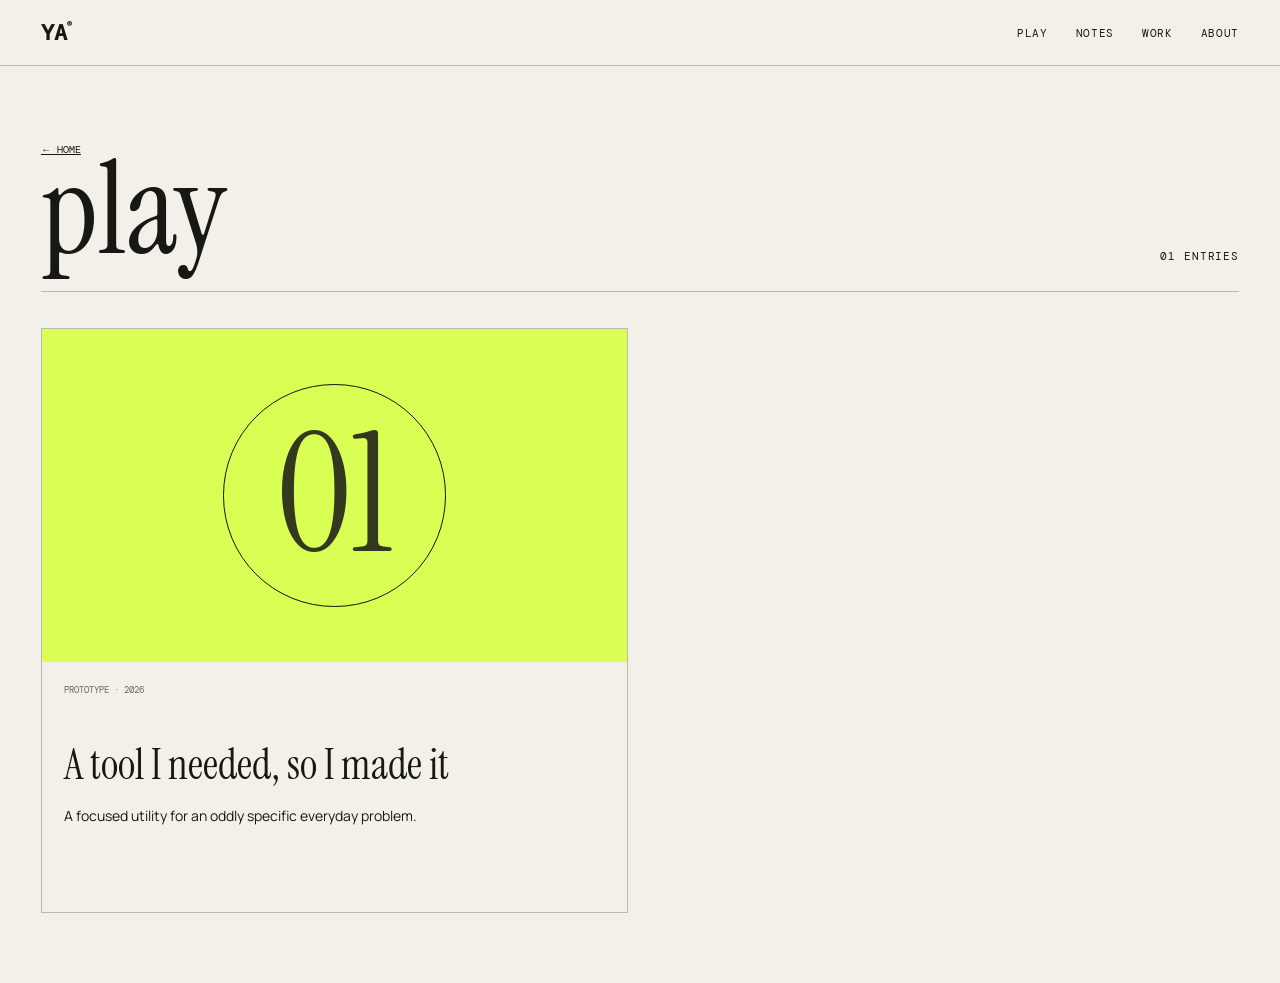
==== archive.html @ 57d78d21 "Update stylesheet version in archive.html Updated stylesheet version in archive.html." ====
<!doctype html><html lang="en"><head><meta charset="utf-8"><meta name="viewport" content="width=device-width,initial-scale=1"><title>Archive - Yashmi Adani</title><link rel="preconnect" href="https://fonts.googleapis.com"><link rel="preconnect" href="https://fonts.gstatic.com" crossorigin><link href="https://fonts.googleapis.com/css2?family=DM+Mono:wght@300;400;500&family=Instrument+Serif&family=Manrope:wght@400;500;600&display=swap" rel="stylesheet"><link rel="stylesheet" href="style.css?v=20260916z"></head><body><header><a class="wordmark" href="index.html">YA<span>®</span></a><nav><a href="archive.html?section=play">Play</a><a href="archive.html?section=notes">Notes</a><a href="archive.html?section=work">Work</a><a href="index.html#about">About</a></nav></header><main class="archive"><div class="archive-head"><div><a class="archive-back" href="index.html">← Home</a><h1 id="archive-title"></h1></div><span class="section-label" id="archive-count"></span></div><div class="archive-grid" id="archive-grid"></div><section id="archive-notebook" hidden><div class="notebook-head"><span>Notebook</span></div><div class="notebook-log" id="archive-notes"></div></section></main><dialog id="post-dialog" class="post-dialog"><button class="dialog-close" aria-label="Close">×</button><div id="post-content"></div></dialog><script src="content.js?v=20260916d"></script><script src="archive.js?v=20260916b"></script></body></html>
---- style.css ----
:root{--ink:#171713;--paper:#f2f0e9;--red:#fa5a43;--acid:#d9ff55;--blue:#84a8ff;--line:rgba(23,23,19,.25)}*{box-sizing:border-box}html{scroll-behavior:smooth}body{margin:0;background:var(--paper);color:var(--ink);font-family:Manrope,sans-serif;overflow-x:hidden}.noise{position:fixed;inset:0;pointer-events:none;opacity:.08;z-index:9;background-image:url("data:image/svg+xml,%3Csvg viewBox='0 0 180 180' xmlns='http://www.w3.org/2000/svg'%3E%3Cfilter id='n'%3E%3CfeTurbulence type='fractalNoise' baseFrequency='.8' numOctaves='4' stitchTiles='stitchTiles'/%3E%3C/filter%3E%3Crect width='100%25' height='100%25' filter='url(%23n)' opacity='.45'/%3E%3C/svg%3E")}a{color:inherit}header{height:66px;padding:0 3.2vw;display:flex;align-items:center;justify-content:space-between;border-bottom:1px solid var(--line);position:sticky;top:0;z-index:20;background:rgba(242,240,233,.94);backdrop-filter:blur(12px);-webkit-backdrop-filter:blur(12px)}.wordmark{font:bold 22px DM Mono;text-decoration:none}.wordmark span{font-size:8px;vertical-align:top}nav{display:flex;gap:28px}nav a,.eyebrow,.socials a,.about-strip span{font:11px DM Mono;text-transform:uppercase;letter-spacing:.06em;text-decoration:none}.hero{height:min(670px,calc(100vh - 66px));min-height:570px;padding:6vh 3.2vw 24px;position:relative;overflow:hidden;display:flex;flex-direction:column;justify-content:space-between}.hero-copy{position:relative;z-index:2}.hero h1{font:400 clamp(58px,8.7vw,140px)/.82 Instrument Serif,serif;letter-spacing:-.045em;max-width:1120px;margin:6vh 0 22px}.dek{font-size:clamp(16px,1.35vw,21px);max-width:540px;margin:0 0 28px 34vw}.socials{display:flex;gap:8px;flex-wrap:wrap;margin-left:34vw}.socials a{border:1px solid var(--ink);border-radius:99px;padding:9px 13px;transition:.2s}.socials a:hover{background:var(--ink);color:var(--paper)}.hero-foot{position:relative;z-index:2;display:flex;justify-content:space-between;gap:30px;font:10px/1.5 DM Mono;text-transform:uppercase}.hero-foot span:first-child{max-width:420px}.orb{position:absolute;width:min(34vw,510px);aspect-ratio:1;right:2vw;top:10vh;border-radius:50%;background:var(--red);animation:drift 9s ease-in-out infinite;mix-blend-mode:multiply}.orb div{position:absolute;width:45%;height:45%;background:var(--blue);border-radius:50%;left:25%;top:25%;filter:blur(30px)}@keyframes drift{50%{transform:translate(2vw,2vh) scale(.94)}}.about-strip{background:var(--ink);color:var(--paper);padding:34px 3.2vw;display:grid;grid-template-columns:1fr 3fr;gap:3vw;align-items:start}.about-strip p{font:400 clamp(24px,3.1vw,46px)/1.02 Instrument Serif;margin:0;max-width:1050px}.section-label{font:11px DM Mono;text-transform:uppercase;letter-spacing:.08em}.about{background:var(--ink);color:var(--paper);padding:100px 3.2vw}.about>p{font:400 clamp(45px,6.8vw,105px)/.96 Instrument Serif;max-width:1400px;margin:90px 0}.principles{display:grid;grid-template-columns:repeat(3,1fr);gap:2vw;border-top:1px solid #555;padding-top:20px;font:11px/2 DM Mono;text-transform:uppercase}.collection{padding:74px 0 64px 3.2vw}.collection.notes{background:#e7e3da}.section-head{display:grid;grid-template-columns:2fr 1fr;padding-right:3.2vw;margin-bottom:35px}.section-head>div{display:flex;align-items:baseline;gap:18px}.section-head span,.section-head p{font:10px/1.5 DM Mono;text-transform:uppercase}.section-head p{margin:0}.section-head h2{font:400 clamp(50px,7vw,108px)/.8 Instrument Serif;margin:0}.rail-wrap{position:relative}.rail{display:grid;grid-auto-flow:column;grid-auto-columns:min(46vw,640px);gap:18px;overflow-x:auto;overscroll-behavior-inline:contain;scroll-snap-type:inline mandatory;scroll-padding-left:0;padding:0 3.2vw 18px 0;scrollbar-width:none}.rail::-webkit-scrollbar{display:none}.project,.notes article{scroll-snap-align:start;border:1px solid var(--line);background:var(--paper);min-width:0}.visual{height:min(28vw,370px);position:relative;display:grid;place-items:center;overflow:hidden;background:#ddd}.visual img{width:100%;height:100%;object-fit:cover}.visual span{font:clamp(90px,13vw,190px)/1 Instrument Serif;opacity:.85}.visual i{position:absolute;width:38%;aspect-ratio:1;border:1px solid;border-radius:50%;mix-blend-mode:multiply}.coral .visual{background:var(--red)}.acid .visual{background:var(--acid)}.blue .visual{background:var(--blue)}.paper .visual{background:#dedbd1}.project-copy{padding:16px 18px 20px}.meta{display:flex;justify-content:space-between;gap:16px;font:9px DM Mono;text-transform:uppercase}.meta p{margin:0}.project h3{font:400 clamp(32px,3.3vw,50px)/.95 Instrument Serif;margin:34px 0 10px}.subtitle{font-size:14px;line-height:1.45}.description{font-size:12px;line-height:1.55;color:#555;margin:20px 0 0;max-width:520px}.rail-controls{padding:4px 3.2vw 0 0;display:flex;align-items:center;justify-content:space-between;font:10px DM Mono;text-transform:uppercase}.rail-button{width:45px;height:45px;border:1px solid var(--ink);background:transparent;font-size:20px;cursor:pointer}.rail-button:hover{background:var(--ink);color:var(--paper)}.rail-button:disabled{opacity:.3;cursor:default}.notes-rail{grid-auto-columns:min(58vw,800px)}.notes article{min-height:310px;padding:24px;display:grid;grid-template-columns:100px 1fr;gap:20px;align-content:space-between}.notes article time{font:10px DM Mono}.notes article h3{font:400 clamp(38px,4.4vw,64px)/.96 Instrument Serif;margin:0}.notes article p{grid-column:2;font-size:15px;line-height:1.5;max-width:520px;margin:0}.note-arrow{font-size:24px;align-self:end}footer{background:var(--acid);padding:70px 3.2vw 30px;display:grid;grid-template-columns:1fr 1fr;gap:100px;font:11px DM Mono;text-transform:uppercase}footer>div{display:flex;justify-content:space-between}.footer-links a{color:inherit}.footer-end{grid-column:1/-1;border-top:1px solid;padding-top:20px}@media(max-width:720px){header{height:60px;padding:0 18px}nav{gap:12px}nav a{font-size:9px}.hero{height:auto;min-height:620px;padding:42px 18px 20px}.hero h1{font-size:58px;margin:38px 0 22px}.dek,.socials{margin-left:0}.dek{max-width:90%}.socials{gap:6px}.socials a{font-size:9px;padding:8px 10px}.orb{width:72vw;right:-27vw;top:230px}.hero-foot{align-items:flex-end}.hero-foot span:first-child{max-width:70%}.collection{padding:58px 0 48px 18px}.section-head{grid-template-columns:1fr auto;padding-right:18px;margin-bottom:26px}.section-head p{text-align:right;font-size:8px}.section-head h2{font-size:64px}.rail{grid-auto-columns:calc(100vw - 52px);gap:12px;padding-right:18px}.visual{height:64vw}.project-copy{padding:14px 15px 18px}.project h3{font-size:39px;margin-top:28px}.description{font-size:11px}.rail-controls{padding-right:18px}.notes-rail{grid-auto-columns:calc(100vw - 52px)}.notes article{min-height:300px;padding:20px;grid-template-columns:70px 1fr}.notes article h3{font-size:42px}.notes article p{font-size:14px}.about{padding:80px 20px}.about>p{margin:60px 0}.principles{grid-template-columns:1fr}footer{grid-template-columns:1fr;padding:60px 20px 25px;gap:40px}footer>div{gap:15px;flex-wrap:wrap}.footer-end{grid-column:auto}}@media(prefers-reduced-motion:reduce){html{scroll-behavior:auto}.orb{animation:none}}
.play{background:var(--blue)}.notebook-head{display:flex;justify-content:space-between;padding:58px 3.2vw 18px 0;font:10px DM Mono;text-transform:uppercase}.notebook{padding-top:0}@media(max-width:720px){.notebook-head{padding:45px 18px 16px 0}header nav{gap:9px}}

/* Restrained section wayfinding accents */
.collection.play{--section-accent:#c94f3d;background:var(--paper)}
.collection.notes{--section-accent:#315a8f}
.collection.work{--section-accent:#527052}
.collection .section-head span,.collection .rail-count{color:var(--section-accent)}
.collection .rail-button{border-color:var(--section-accent);color:var(--section-accent)}
.collection .rail-button:hover{background:var(--section-accent);color:var(--paper)}

/* Calmer slider card hierarchy */
.project-copy{padding:22px 22px 34px;min-height:250px}
.meta{display:block;white-space:nowrap;overflow:hidden;text-overflow:ellipsis;color:#666}
.project h3{margin:52px 0 14px}
.subtitle{margin:0;max-width:500px}
@media(max-width:720px){.project-copy{padding:20px 18px 30px;min-height:230px}.project h3{margin-top:42px}}

/* Notebook as a quiet dated log */
.notebook-log{margin-right:3.2vw;border-top:1px solid var(--line)}
.notebook-log article{display:grid;grid-template-columns:minmax(110px,15%) 1fr;gap:32px;padding:30px 0 34px;border:0;border-bottom:1px solid var(--line);background:transparent;min-height:0}
.notebook-log time{font:10px/1.5 DM Mono;text-transform:uppercase;color:#666;padding-top:7px}
.notebook-log h3{font:400 clamp(26px,3vw,42px)/1 Instrument Serif;margin:0 0 12px}
.notebook-log p{font:14px/1.6 Manrope,sans-serif;max-width:650px;margin:0;color:#444}
@media(max-width:720px){.notebook-log{margin-right:18px}.notebook-log article{grid-template-columns:72px 1fr;gap:18px;padding:24px 0 28px}.notebook-log h3{font-size:30px}.notebook-log p{font-size:13px}}

/* Mobile card and notebook spacing refinement */
.project-copy .meta{margin-bottom:0}
.project-copy h3{margin-top:48px;margin-bottom:20px}
.project-copy .subtitle{line-height:1.6}
.notebook-log h3{margin-bottom:22px;line-height:1.08}
.notebook-log p{line-height:1.75}
.notebook-log article{padding-top:38px;padding-bottom:44px}
@media(max-width:720px){.visual{height:34vw}.visual span{font-size:24vw}.visual i{width:25%}.project-copy{min-height:260px;padding-top:24px}.project-copy h3{margin-top:46px;margin-bottom:22px;line-height:1.02}.project-copy .subtitle{line-height:1.65}.notebook-log article{padding-top:34px;padding-bottom:40px}.notebook-log h3{line-height:1.12;margin-bottom:24px}.notebook-log p{line-height:1.75}}

/* Specific overrides for the final mobile rhythm */
.notes .notebook-log h3{margin:0 0 24px;line-height:1.12}
.notes .notebook-log p{line-height:1.75}
@media(max-width:720px){.project .visual{height:96px}.project .visual span{font-size:64px}}

/* Keep wayfinding color in details, not card-sized slabs */
.collection .project .visual{background:#dedbd1}
.collection .project .visual span,.collection .project .visual i{color:var(--section-accent);border-color:var(--section-accent)}

/* Restore the original tall mobile card proportion */
@media(max-width:720px){.collection .project .visual{height:64vw}.collection .project .visual span{font-size:clamp(90px,13vw,190px)}}

/* Keep card copy inside its column at every width */
.project,.project-copy{min-width:0;overflow:hidden}
.project-copy .meta{white-space:normal;overflow:visible;text-overflow:clip;overflow-wrap:anywhere;line-height:1.5}
.project-copy h3,.project-copy .subtitle{max-width:100%;overflow-wrap:anywhere;word-break:normal}

/* Compact Notebook to a footer-weight log under Notes */
.notebook-head{padding-top:36px;padding-bottom:12px}
.notebook-log article{grid-template-columns:90px 1fr;gap:24px;padding:22px 0 24px}
.notes .notebook-log h3{font:400 24px/1.15 Instrument Serif;margin:0 0 10px}
.notes .notebook-log p{font:12px/1.55 Manrope,sans-serif;max-width:600px}
.notebook-log time{font-size:9px;padding-top:4px}
@media(max-width:720px){.notebook-head{padding-top:28px;padding-bottom:10px}.notebook-log article{grid-template-columns:62px 1fr;gap:14px;padding:18px 0 20px}.notes .notebook-log h3{font-size:22px;line-height:1.15;margin-bottom:9px}.notes .notebook-log p{font-size:11px;line-height:1.55}}

/* Notes project cards use the same top-slab card system as Play and Work */
#notes-project-grid .project{display:block;min-height:0;padding:0;grid-template-columns:none;gap:0;align-content:normal}
#notes-project-grid .project .visual{width:100%;height:min(28vw,370px)}
#notes-project-grid .project .project-copy{width:100%}
#notes-project-grid .project .subtitle{font-size:14px;line-height:1.6}
@media(max-width:720px){#notes-project-grid .project .visual{height:64vw}#notes-project-grid .project .project-copy{padding:20px 18px 30px;min-height:230px}#notes-project-grid .project h3{font-size:39px}}

/* One shared copy rhythm for every project card */
#play .project-copy,#notes-project-grid .project-copy,#work .project-copy{padding:22px 22px 34px;min-height:250px}
#play .project-copy .meta,#notes-project-grid .project-copy .meta,#work .project-copy .meta{display:block;font:9px/1.5 DM Mono;text-transform:uppercase;letter-spacing:normal;color:#666;margin:0;white-space:normal;overflow:visible;text-overflow:clip;overflow-wrap:anywhere}
#play .project-copy .meta p,#notes-project-grid .project-copy .meta p,#work .project-copy .meta p{margin:0}
#play .project-copy h3,#notes-project-grid .project-copy h3,#work .project-copy h3{font:400 clamp(32px,3.3vw,50px)/.95 Instrument Serif;margin:48px 0 20px;max-width:100%;overflow-wrap:anywhere}
#play .project-copy .subtitle,#notes-project-grid .project-copy .subtitle,#work .project-copy .subtitle{font:14px/1.6 Manrope,sans-serif;margin:0;max-width:500px}
@media(max-width:720px){#play .project-copy,#notes-project-grid .project-copy,#work .project-copy{padding:20px 18px 30px;min-height:230px}#play .project-copy h3,#notes-project-grid .project-copy h3,#work .project-copy h3{font-size:39px;line-height:1.02;margin:46px 0 22px}}

/* Muted brand-color image slabs across every card */
#play .project .visual{background:#d98a78}
#notes-project-grid .project .visual{background:#9cafd0}
#work .project .visual{background:#a9b5a2}
#play .project .visual span,#play .project .visual i{color:#8f3428;border-color:#8f3428}
#notes-project-grid .project .visual span,#notes-project-grid .project .visual i{color:#294f7d;border-color:#294f7d}
#work .project .visual span,#work .project .visual i{color:#3f5940;border-color:#3f5940}

/* Center the active card in every slider */
.rail{scroll-padding-left:3.2vw;scroll-padding-right:3.2vw}
.project{scroll-snap-align:center}
@media(max-width:720px){.rail{scroll-padding-left:26px;scroll-padding-right:26px;padding-left:8px}.project{scroll-snap-align:center}}

/* Slider snap alignment wins over legacy Notes article rules */
#play-grid .project,#notes-project-grid .project,#project-grid .project{scroll-snap-align:center}

/* Neutral footer */
footer{background:#dedbd1;color:var(--ink)}
/* Mobile card fit: the full card and rail controls stay in one viewport */
@media(max-width:720px){#play .project-copy,#notes-project-grid .project-copy,#work .project-copy{height:230px;min-height:230px;max-height:230px;padding:20px 18px 24px}#play .project-copy h3,#notes-project-grid .project-copy h3,#work .project-copy h3{margin:34px 0 14px;line-height:1;display:-webkit-box;-webkit-box-orient:vertical;-webkit-line-clamp:2;overflow:hidden}#play .project-copy .subtitle,#notes-project-grid .project-copy .subtitle,#work .project-copy .subtitle{line-height:1.5;display:-webkit-box;-webkit-box-orient:vertical;-webkit-line-clamp:2;overflow:hidden}}
/* Expanded posts and section archives */
.project,.notebook-log article{cursor:pointer}.project:focus-visible,.notebook-log article:focus-visible{outline:2px solid currentColor;outline-offset:4px}.view-all{font:10px DM Mono;text-transform:uppercase;margin-left:auto;margin-right:18px;text-decoration:underline;text-underline-offset:4px}.post-dialog{width:min(760px,calc(100vw - 28px));max-height:calc(100vh - 28px);padding:0;border:1px solid var(--line);background:var(--paper);color:var(--ink)}.post-dialog::backdrop{background:rgba(23,23,19,.75);backdrop-filter:blur(5px)}.dialog-close{position:sticky;float:right;top:12px;right:12px;width:44px;height:44px;border:1px solid var(--ink);border-radius:50%;background:var(--paper);font-size:26px;z-index:2}.post-dialog #post-content{padding:70px 7% 8%}.post-kicker{font:10px DM Mono;text-transform:uppercase;color:#666}.post-dialog h2{font:400 clamp(48px,8vw,88px)/.92 Instrument Serif;margin:38px 0 22px}.post-dek{font-size:18px;line-height:1.5;max-width:570px}.post-body{border-top:1px solid var(--line);margin-top:40px;padding-top:28px;font-size:16px;line-height:1.8;white-space:normal}.post-image{width:100%;max-height:430px;object-fit:cover;margin-top:28px}.post-media{position:relative;padding-top:56.25%;margin-top:34px}.post-media iframe{position:absolute;inset:0;width:100%;height:100%;border:0}.external-card{display:flex;justify-content:space-between;gap:20px;border:1px solid var(--ink);padding:22px;margin-top:34px;font:11px DM Mono;text-transform:uppercase;text-decoration:none}.archive{padding:70px 3.2vw}.archive-head{display:flex;justify-content:space-between;align-items:end;border-bottom:1px solid var(--line);padding-bottom:28px}.archive-head h1{font:400 clamp(64px,10vw,140px)/.82 Instrument Serif;margin:0}.archive-grid{display:grid;grid-template-columns:repeat(2,minmax(0,1fr));gap:24px;margin-top:36px}.archive-grid .project{display:block}.archive-grid .visual{height:26vw}.archive-grid .project-copy{height:250px!important}.archive-back{font:10px DM Mono;text-transform:uppercase}.modal-open{overflow:hidden}@media(max-width:720px){.rail-controls{display:grid;grid-template-columns:auto 1fr auto}.view-all{text-align:center;margin:0}.post-dialog #post-content{padding:64px 22px 32px}.post-dialog h2{font-size:52px}.post-dek{font-size:16px}.post-body{font-size:15px}.external-card{flex-direction:column}.archive{padding:52px 18px}.archive-grid{grid-template-columns:1fr;gap:20px}.archive-grid .visual{height:64vw}.archive-grid .project-copy{height:230px!important}.archive-head{align-items:start}.archive-head h1{font-size:64px}}
.post-details{margin-top:24px;padding:22px;border:1px solid var(--line);font-size:14px;line-height:1.7}.post-details .post-kicker{margin-bottom:14px}
.reader-filed{margin-top:26px}.reader-copy p+p{margin-top:6px}
/* Dependency-free rich text / Markdown */
.md-toolbar{display:flex;flex-wrap:wrap;gap:6px;margin-top:8px}.md-toolbar button{padding:8px 11px;background:#3b3b34;color:#fff;border:1px solid #666}.md-help{display:block;color:#888;margin-top:8px;font:10px/1.5 DM Mono;text-transform:none}.rich-text{min-height:220px}.reader-copy h2,.post-body h2{font:400 38px/1 Instrument Serif;margin:55px 0 24px}.reader-copy blockquote,.post-body blockquote{border-left:3px solid #315a8f;padding:6px 0 6px 24px;margin:38px 0;font:400 28px/1.2 Instrument Serif}.reader-copy a,.post-body a{color:#315a8f;text-underline-offset:4px}.inline-content-image{display:block;width:100%;height:auto;margin:38px 0;border:1px solid var(--line)}@media(max-width:720px){.reader-copy h2,.post-body h2{font-size:32px}.reader-copy blockquote,.post-body blockquote{font-size:25px;margin:30px 0}.md-toolbar button{flex:1 0 auto}}
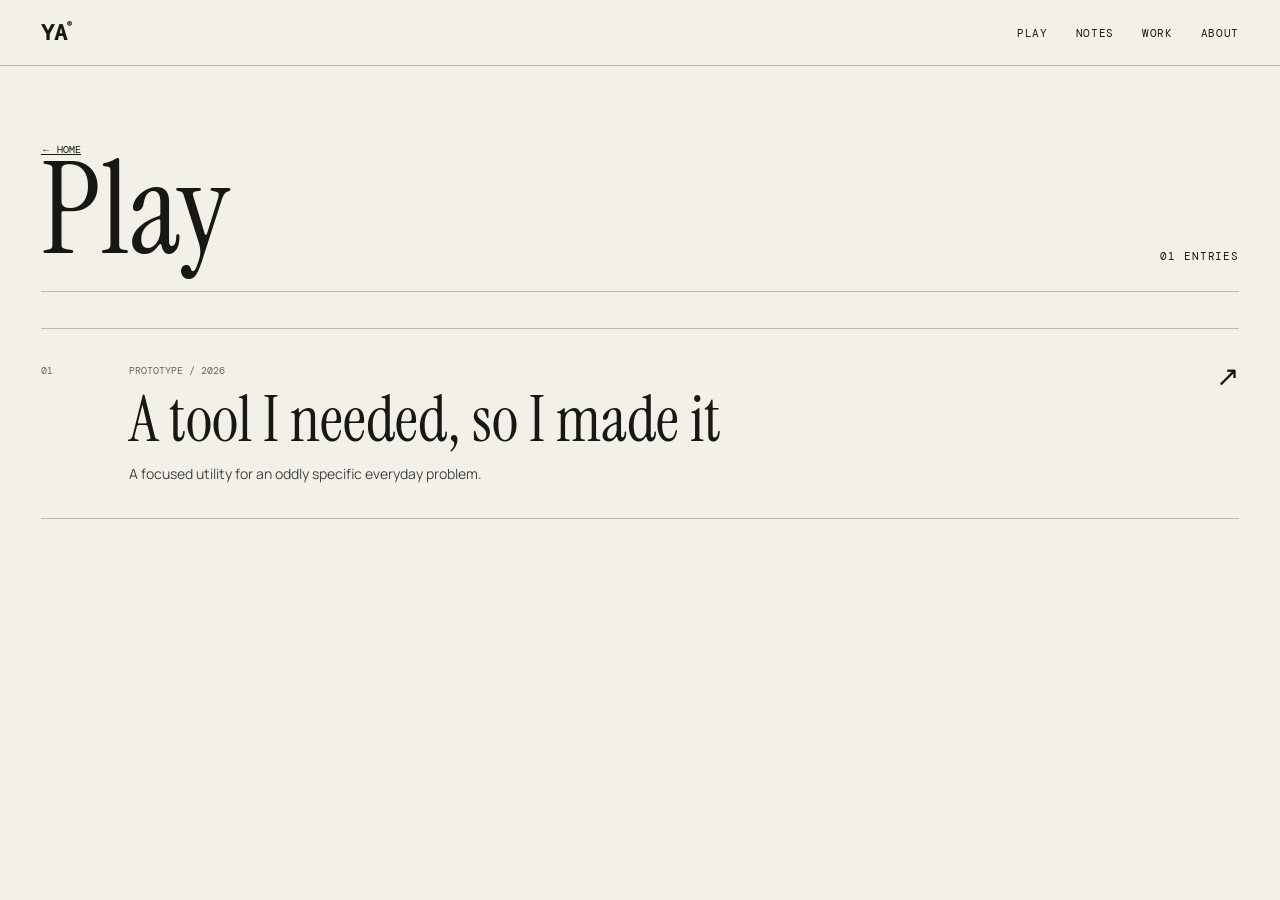
==== commit b7ea6f63: "Switch archives to editorial index layout Updated stylesheet version in archive.html and changed arc" ====
--- a/archive.html
+++ b/archive.html
@@ -1 +1 @@
-<!doctype html><html lang="en"><head><meta charset="utf-8"><meta name="viewport" content="width=device-width,initial-scale=1"><title>Archive - Yashmi Adani</title><link rel="preconnect" href="https://fonts.googleapis.com"><link rel="preconnect" href="https://fonts.gstatic.com" crossorigin><link href="https://fonts.googleapis.com/css2?family=DM+Mono:wght@300;400;500&family=Instrument+Serif&family=Manrope:wght@400;500;600&display=swap" rel="stylesheet"><link rel="stylesheet" href="style.css?v=20260916z"></head><body><header><a class="wordmark" href="index.html">YA<span>®</span></a><nav><a href="archive.html?section=play">Play</a><a href="archive.html?section=notes">Notes</a><a href="archive.html?section=work">Work</a><a href="index.html#about">About</a></nav></header><main class="archive"><div class="archive-head"><div><a class="archive-back" href="index.html">← Home</a><h1 id="archive-title"></h1></div><span class="section-label" id="archive-count"></span></div><div class="archive-grid" id="archive-grid"></div><section id="archive-notebook" hidden><div class="notebook-head"><span>Notebook</span></div><div class="notebook-log" id="archive-notes"></div></section></main><dialog id="post-dialog" class="post-dialog"><button class="dialog-close" aria-label="Close">×</button><div id="post-content"></div></dialog><script src="content.js?v=20260916d"></script><script src="archive.js?v=20260916b"></script></body></html>
+<!doctype html><html lang="en"><head><meta charset="utf-8"><meta name="viewport" content="width=device-width,initial-scale=1"><title>Archive - Yashmi Adani</title><link rel="preconnect" href="https://fonts.googleapis.com"><link rel="preconnect" href="https://fonts.gstatic.com" crossorigin><link href="https://fonts.googleapis.com/css2?family=DM+Mono:wght@300;400;500&family=Instrument+Serif&family=Manrope:wght@400;500;600&display=swap" rel="stylesheet"><link rel="stylesheet" href="style.css?v=20260917a"></head><body><header><a class="wordmark" href="index.html">YA<span>®</span></a><nav><a href="archive.html?section=play">Play</a><a href="archive.html?section=notes">Notes</a><a href="archive.html?section=work">Work</a><a href="index.html#about">About</a></nav></header><main class="archive"><div class="archive-head"><div><a class="archive-back" href="index.html">← Home</a><h1 id="archive-title"></h1></div><span class="section-label" id="archive-count"></span></div><div class="archive-index" id="archive-grid"></div><section id="archive-notebook" hidden><div class="notebook-head"><span>Notebook</span></div><div class="notebook-log" id="archive-notes"></div></section></main><script src="content.js?v=20260916d"></script><script src="archive.js?v=20260916c"></script></body></html>
--- a/style.css
+++ b/style.css
@@ -99,3 +99,10 @@
 .reader-filed{margin-top:26px}.reader-copy p+p{margin-top:6px}
 /* Dependency-free rich text / Markdown */
 .md-toolbar{display:flex;flex-wrap:wrap;gap:6px;margin-top:8px}.md-toolbar button{padding:8px 11px;background:#3b3b34;color:#fff;border:1px solid #666}.md-help{display:block;color:#888;margin-top:8px;font:10px/1.5 DM Mono;text-transform:none}.rich-text{min-height:220px}.reader-copy h2,.post-body h2{font:400 38px/1 Instrument Serif;margin:55px 0 24px}.reader-copy blockquote,.post-body blockquote{border-left:3px solid #315a8f;padding:6px 0 6px 24px;margin:38px 0;font:400 28px/1.2 Instrument Serif}.reader-copy a,.post-body a{color:#315a8f;text-underline-offset:4px}.inline-content-image{display:block;width:100%;height:auto;margin:38px 0;border:1px solid var(--line)}@media(max-width:720px){.reader-copy h2,.post-body h2{font-size:32px}.reader-copy blockquote,.post-body blockquote{font-size:25px;margin:30px 0}.md-toolbar button{flex:1 0 auto}}
+/* Shareable reader page prototype */
+.reader-page{background:var(--paper)}.reader-hero{padding:76px 3.2vw 54px;position:relative;min-height:500px;display:flex;flex-direction:column;justify-content:flex-end;border-bottom:1px solid var(--line)}.reader-back{position:absolute;top:48px;left:3.2vw;font:10px DM Mono;text-transform:uppercase;text-underline-offset:4px}.reader-number{position:absolute;top:44px;right:3.2vw;font:400 clamp(90px,16vw,230px)/.8 Instrument Serif;color:#315a8f;opacity:.25}.reader-meta{font:10px/1.5 DM Mono;text-transform:uppercase;letter-spacing:.04em;color:#555}.reader-hero h1{font:400 clamp(68px,11vw,165px)/.82 Instrument Serif;margin:28px 0 30px;max-width:1100px;letter-spacing:-.035em}.reader-hero>p{font-size:clamp(17px,1.6vw,23px);line-height:1.5;max-width:600px;margin:0 0 0 32vw}.reader-visual{padding:40px 3.2vw;background:#9cafd0}.reader-visual>div{height:min(52vw,680px);border:1px solid #294f7d;display:grid;place-items:center;position:relative;overflow:hidden;color:#294f7d}.reader-visual span{font:clamp(120px,22vw,330px)/1 Instrument Serif;opacity:.78}.reader-visual i{position:absolute;width:24%;aspect-ratio:1;border:1px solid;border-radius:50%}.reader-body{display:grid;grid-template-columns:1fr 2.2fr;gap:8vw;padding:100px 8vw 120px}.reader-body aside{font:10px/1.8 DM Mono;text-transform:uppercase}.reader-body aside span{display:block;border-bottom:1px solid var(--line);padding:11px 0}.reader-copy{font-size:18px;line-height:1.85;max-width:700px}.reader-copy p{margin:0 0 32px}.reader-copy .reader-lede{font:400 clamp(34px,4vw,60px)/1.05 Instrument Serif;margin-bottom:58px}.reader-end{font:10px DM Mono;text-transform:uppercase;border-top:1px solid var(--line);padding-top:20px;margin-top:70px}.reader-next{background:#171713;color:#f2f0e9;padding:52px 3.2vw;display:flex;justify-content:space-between;align-items:center;font:10px DM Mono;text-transform:uppercase}.reader-next a{font:400 clamp(30px,4vw,60px)/1 Instrument Serif;text-transform:none;text-decoration:none}@media(max-width:720px){.reader-hero{padding:88px 18px 42px;min-height:520px}.reader-back{top:34px;left:18px}.reader-number{top:70px;right:18px}.reader-hero h1{font-size:72px;margin-top:38px}.reader-hero>p{margin-left:0;font-size:16px;max-width:90%}.reader-visual{padding:18px}.reader-visual>div{height:78vw}.reader-visual i{width:38%}.reader-body{grid-template-columns:1fr;padding:70px 22px 90px;gap:50px}.reader-body aside{display:grid;grid-template-columns:repeat(2,1fr);gap:0 18px}.reader-body aside .reader-meta{grid-column:1/-1}.reader-copy{font-size:16px;line-height:1.8}.reader-copy .reader-lede{font-size:40px;margin-bottom:42px}.reader-next{padding:40px 20px;align-items:flex-start;flex-direction:column;gap:28px}.reader-next a{font-size:38px}}
+
+.reader-filed{margin-top:26px}.reader-copy p+p{margin-top:6px}
+
+/* Editorial table-of-contents archives */
+.archive-index{margin-top:36px;border-top:1px solid var(--line)}.index-entry{display:grid;grid-template-columns:64px 1fr 42px;gap:24px;align-items:start;padding:34px 0;border-bottom:1px solid var(--line);text-decoration:none;transition:padding .2s,background .2s}.index-entry:hover{padding-left:14px;background:rgba(23,23,19,.025)}.index-number,.index-meta{font:10px/1.5 DM Mono;text-transform:uppercase;color:#666}.index-copy h2{font:400 clamp(38px,5vw,74px)/.95 Instrument Serif;margin:12px 0}.index-copy p{font-size:14px;line-height:1.55;margin:0;max-width:580px;color:#444}.index-arrow{font:28px/1 Instrument Serif;text-align:right}.archive #archive-notebook{border-top:0;margin-top:70px}.archive #archive-notebook .notebook-head{padding:0 0 18px}.archive #archive-notes{border-top:1px solid var(--line)}.archive #archive-notes .index-entry{grid-template-columns:64px 1fr 42px;background:transparent;min-height:0}.archive #archive-notes .index-copy p{display:block}@media(max-width:720px){.archive-index{margin-top:28px}.index-entry,.archive #archive-notes .index-entry{grid-template-columns:40px 1fr 24px;gap:10px;padding:26px 0}.index-entry:hover{padding-left:0}.index-copy h2{font-size:39px;margin:10px 0 12px}.index-copy p{font-size:13px;line-height:1.55}.index-arrow{font-size:22px}.archive #archive-notebook{margin-top:58px}}
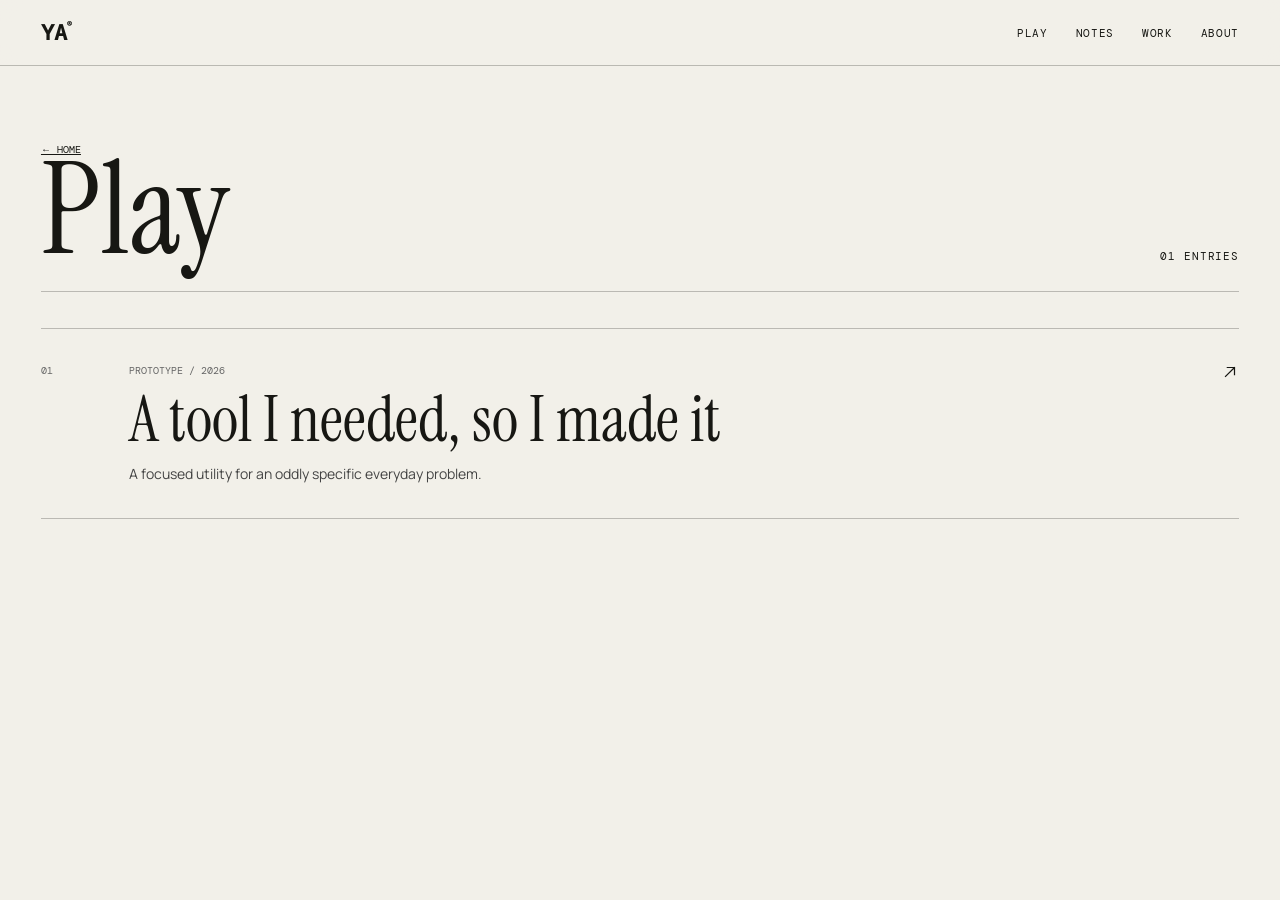
==== commit d797ba48: "Update stylesheet version in archive.html Updated stylesheet version in archive.html." ====
--- a/archive.html
+++ b/archive.html
@@ -1 +1 @@
-<!doctype html><html lang="en"><head><meta charset="utf-8"><meta name="viewport" content="width=device-width,initial-scale=1"><title>Archive - Yashmi Adani</title><link rel="preconnect" href="https://fonts.googleapis.com"><link rel="preconnect" href="https://fonts.gstatic.com" crossorigin><link href="https://fonts.googleapis.com/css2?family=DM+Mono:wght@300;400;500&family=Instrument+Serif&family=Manrope:wght@400;500;600&display=swap" rel="stylesheet"><link rel="stylesheet" href="style.css?v=20260917a"></head><body><header><a class="wordmark" href="index.html">YA<span>®</span></a><nav><a href="archive.html?section=play">Play</a><a href="archive.html?section=notes">Notes</a><a href="archive.html?section=work">Work</a><a href="index.html#about">About</a></nav></header><main class="archive"><div class="archive-head"><div><a class="archive-back" href="index.html">← Home</a><h1 id="archive-title"></h1></div><span class="section-label" id="archive-count"></span></div><div class="archive-index" id="archive-grid"></div><section id="archive-notebook" hidden><div class="notebook-head"><span>Notebook</span></div><div class="notebook-log" id="archive-notes"></div></section></main><script src="content.js?v=20260916d"></script><script src="archive.js?v=20260916c"></script></body></html>
+<!doctype html><html lang="en"><head><meta charset="utf-8"><meta name="viewport" content="width=device-width,initial-scale=1"><title>Archive - Yashmi Adani</title><link rel="preconnect" href="https://fonts.googleapis.com"><link rel="preconnect" href="https://fonts.gstatic.com" crossorigin><link href="https://fonts.googleapis.com/css2?family=DM+Mono:wght@300;400;500&family=Instrument+Serif&family=Manrope:wght@400;500;600&display=swap" rel="stylesheet"><link rel="stylesheet" href="style.css?v=20260917b"></head><body><header><a class="wordmark" href="index.html">YA<span>®</span></a><nav><a href="archive.html?section=play">Play</a><a href="archive.html?section=notes">Notes</a><a href="archive.html?section=work">Work</a><a href="index.html#about">About</a></nav></header><main class="archive"><div class="archive-head"><div><a class="archive-back" href="index.html">← Home</a><h1 id="archive-title"></h1></div><span class="section-label" id="archive-count"></span></div><div class="archive-index" id="archive-grid"></div><section id="archive-notebook" hidden><div class="notebook-head"><span>Notebook</span></div><div class="notebook-log" id="archive-notes"></div></section></main><script src="content.js?v=20260916d"></script><script src="archive.js?v=20260916d"></script></body></html>
--- a/style.css
+++ b/style.css
@@ -106,3 +106,4 @@
 
 /* Editorial table-of-contents archives */
 .archive-index{margin-top:36px;border-top:1px solid var(--line)}.index-entry{display:grid;grid-template-columns:64px 1fr 42px;gap:24px;align-items:start;padding:34px 0;border-bottom:1px solid var(--line);text-decoration:none;transition:padding .2s,background .2s}.index-entry:hover{padding-left:14px;background:rgba(23,23,19,.025)}.index-number,.index-meta{font:10px/1.5 DM Mono;text-transform:uppercase;color:#666}.index-copy h2{font:400 clamp(38px,5vw,74px)/.95 Instrument Serif;margin:12px 0}.index-copy p{font-size:14px;line-height:1.55;margin:0;max-width:580px;color:#444}.index-arrow{font:28px/1 Instrument Serif;text-align:right}.archive #archive-notebook{border-top:0;margin-top:70px}.archive #archive-notebook .notebook-head{padding:0 0 18px}.archive #archive-notes{border-top:1px solid var(--line)}.archive #archive-notes .index-entry{grid-template-columns:64px 1fr 42px;background:transparent;min-height:0}.archive #archive-notes .index-copy p{display:block}@media(max-width:720px){.archive-index{margin-top:28px}.index-entry,.archive #archive-notes .index-entry{grid-template-columns:40px 1fr 24px;gap:10px;padding:26px 0}.index-entry:hover{padding-left:0}.index-copy h2{font-size:39px;margin:10px 0 12px}.index-copy p{font-size:13px;line-height:1.55}.index-arrow{font-size:22px}.archive #archive-notebook{margin-top:58px}}
+.index-arrow svg{display:block;width:18px;height:18px;margin-left:auto;fill:none;stroke:currentColor;stroke-width:1.35;stroke-linecap:square;stroke-linejoin:miter}
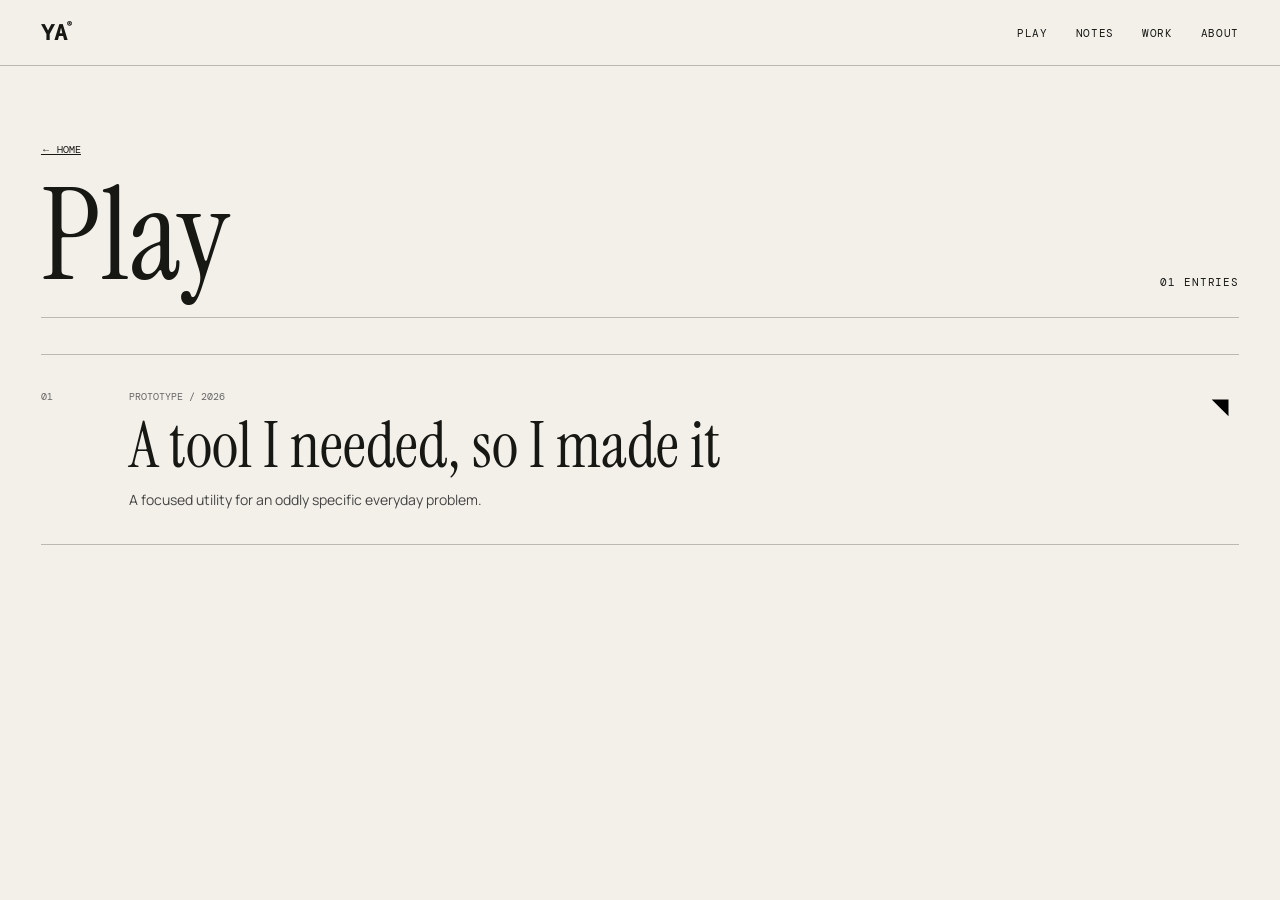
==== commit a695cb60: "Update stylesheet version in archive.html Updated stylesheet version in the archive.html file." ====
--- a/archive.html
+++ b/archive.html
@@ -1 +1 @@
-<!doctype html><html lang="en"><head><meta charset="utf-8"><meta name="viewport" content="width=device-width,initial-scale=1"><title>Archive - Yashmi Adani</title><link rel="preconnect" href="https://fonts.googleapis.com"><link rel="preconnect" href="https://fonts.gstatic.com" crossorigin><link href="https://fonts.googleapis.com/css2?family=DM+Mono:wght@300;400;500&family=Instrument+Serif&family=Manrope:wght@400;500;600&display=swap" rel="stylesheet"><link rel="stylesheet" href="style.css?v=20260917b"></head><body><header><a class="wordmark" href="index.html">YA<span>®</span></a><nav><a href="archive.html?section=play">Play</a><a href="archive.html?section=notes">Notes</a><a href="archive.html?section=work">Work</a><a href="index.html#about">About</a></nav></header><main class="archive"><div class="archive-head"><div><a class="archive-back" href="index.html">← Home</a><h1 id="archive-title"></h1></div><span class="section-label" id="archive-count"></span></div><div class="archive-index" id="archive-grid"></div><section id="archive-notebook" hidden><div class="notebook-head"><span>Notebook</span></div><div class="notebook-log" id="archive-notes"></div></section></main><script src="content.js?v=20260916d"></script><script src="archive.js?v=20260916d"></script></body></html>
+<!doctype html><html lang="en"><head><meta charset="utf-8"><meta name="viewport" content="width=device-width,initial-scale=1"><title>Archive - Yashmi Adani</title><link rel="preconnect" href="https://fonts.googleapis.com"><link rel="preconnect" href="https://fonts.gstatic.com" crossorigin><link href="https://fonts.googleapis.com/css2?family=DM+Mono:wght@300;400;500&family=Instrument+Serif&family=Manrope:wght@400;500;600&display=swap" rel="stylesheet"><link rel="stylesheet" href="style.css?v=20260917a"></head><body><header><a class="wordmark" href="index.html">YA<span>®</span></a><nav><a href="archive.html?section=play">Play</a><a href="archive.html?section=notes">Notes</a><a href="archive.html?section=work">Work</a><a href="index.html#about">About</a></nav></header><main class="archive"><div class="archive-head"><div><a class="archive-back" href="index.html">← Home</a><h1 id="archive-title"></h1></div><span class="section-label" id="archive-count"></span></div><div class="archive-index" id="archive-grid"></div><section id="archive-notebook" hidden><div class="notebook-head"><span>Notebook</span></div><div class="notebook-log" id="archive-notes"></div></section></main><script src="content.js?v=20260916d"></script><script src="archive.js?v=20260916c"></script></body></html>
--- a/style.css
+++ b/style.css
@@ -106,4 +106,5 @@
 
 /* Editorial table-of-contents archives */
 .archive-index{margin-top:36px;border-top:1px solid var(--line)}.index-entry{display:grid;grid-template-columns:64px 1fr 42px;gap:24px;align-items:start;padding:34px 0;border-bottom:1px solid var(--line);text-decoration:none;transition:padding .2s,background .2s}.index-entry:hover{padding-left:14px;background:rgba(23,23,19,.025)}.index-number,.index-meta{font:10px/1.5 DM Mono;text-transform:uppercase;color:#666}.index-copy h2{font:400 clamp(38px,5vw,74px)/.95 Instrument Serif;margin:12px 0}.index-copy p{font-size:14px;line-height:1.55;margin:0;max-width:580px;color:#444}.index-arrow{font:28px/1 Instrument Serif;text-align:right}.archive #archive-notebook{border-top:0;margin-top:70px}.archive #archive-notebook .notebook-head{padding:0 0 18px}.archive #archive-notes{border-top:1px solid var(--line)}.archive #archive-notes .index-entry{grid-template-columns:64px 1fr 42px;background:transparent;min-height:0}.archive #archive-notes .index-copy p{display:block}@media(max-width:720px){.archive-index{margin-top:28px}.index-entry,.archive #archive-notes .index-entry{grid-template-columns:40px 1fr 24px;gap:10px;padding:26px 0}.index-entry:hover{padding-left:0}.index-copy h2{font-size:39px;margin:10px 0 12px}.index-copy p{font-size:13px;line-height:1.55}.index-arrow{font-size:22px}.archive #archive-notebook{margin-top:58px}}
-.index-arrow svg{display:block;width:18px;height:18px;margin-left:auto;fill:none;stroke:currentColor;stroke-width:1.35;stroke-linecap:square;stroke-linejoin:miter}
+/* Archive title breathing room and distinct inline Notebook */
+.archive-back{display:inline-block;margin-bottom:28px}.archive #archive-notebook{margin:86px -3.2vw 0;padding:58px 3.2vw 74px;background:#dedbd1;border-top:1px solid var(--line);border-bottom:1px solid var(--line)}.archive #archive-notebook .notebook-head{padding:0 0 22px;display:flex;justify-content:space-between}.archive #archive-notebook .notebook-head:after{content:'Short notes / open inline';font:9px DM Mono;text-transform:uppercase;color:#666}.archive #archive-notes{border-top:1px solid var(--line)}.notebook-toggle{border-bottom:1px solid var(--line)}.notebook-toggle summary{display:grid;grid-template-columns:52px 1fr 26px;gap:18px;padding:27px 0;cursor:pointer;list-style:none}.notebook-toggle summary::-webkit-details-marker{display:none}.notebook-toggle .index-copy h2{font-size:clamp(31px,4vw,54px);margin:9px 0}.notebook-toggle .index-copy p{font-size:13px;max-width:560px;margin:0;color:#555}.toggle-mark{width:18px;height:18px;position:relative;margin-top:4px}.toggle-mark:before,.toggle-mark:after{content:'';position:absolute;background:currentColor;left:2px;right:2px;top:8px;height:1px}.toggle-mark:after{transform:rotate(90deg);transition:transform .2s}.notebook-toggle[open] .toggle-mark:after{transform:rotate(0)}.notebook-expanded{padding:0 44px 38px 70px;max-width:760px;font-size:15px;line-height:1.75}.notebook-expanded p{margin:0 0 20px}.notebook-expanded a{text-underline-offset:3px}@media(max-width:720px){.archive-back{margin-bottom:36px}.archive #archive-notebook{margin:66px -18px 0;padding:44px 18px 58px}.archive #archive-notebook .notebook-head:after{max-width:130px;text-align:right}.notebook-toggle summary{grid-template-columns:40px 1fr 20px;gap:10px;padding:24px 0}.notebook-toggle .index-copy h2{font-size:34px;line-height:1}.notebook-expanded{padding:0 20px 32px 50px;font-size:14px}}
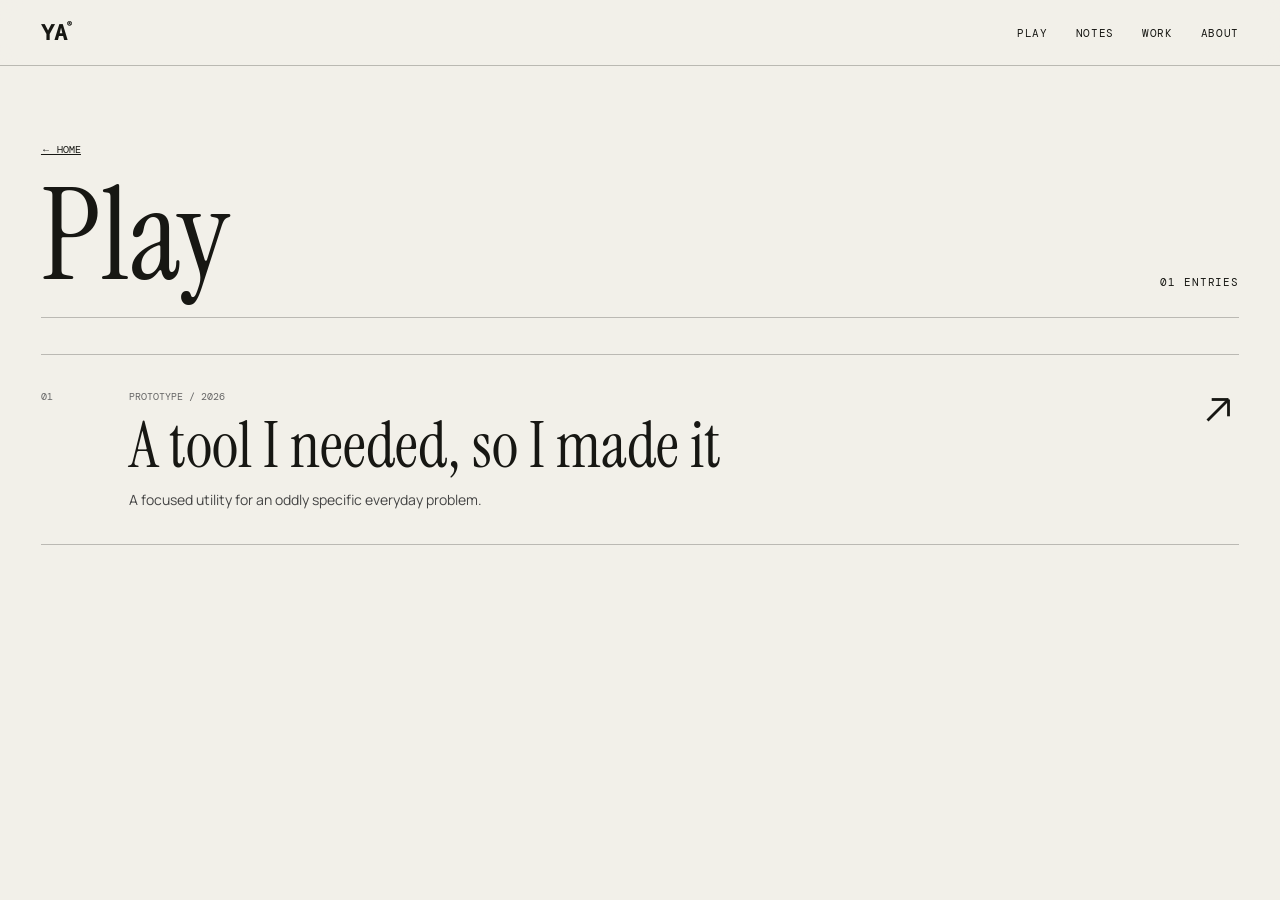
==== commit fdc38ecd: "Force refresh corrected archive arrows" ====
--- a/archive.html
+++ b/archive.html
@@ -1 +1 @@
-<!doctype html><html lang="en"><head><meta charset="utf-8"><meta name="viewport" content="width=device-width,initial-scale=1"><title>Archive - Yashmi Adani</title><link rel="preconnect" href="https://fonts.googleapis.com"><link rel="preconnect" href="https://fonts.gstatic.com" crossorigin><link href="https://fonts.googleapis.com/css2?family=DM+Mono:wght@300;400;500&family=Instrument+Serif&family=Manrope:wght@400;500;600&display=swap" rel="stylesheet"><link rel="stylesheet" href="style.css?v=20260917a"></head><body><header><a class="wordmark" href="index.html">YA<span>®</span></a><nav><a href="archive.html?section=play">Play</a><a href="archive.html?section=notes">Notes</a><a href="archive.html?section=work">Work</a><a href="index.html#about">About</a></nav></header><main class="archive"><div class="archive-head"><div><a class="archive-back" href="index.html">← Home</a><h1 id="archive-title"></h1></div><span class="section-label" id="archive-count"></span></div><div class="archive-index" id="archive-grid"></div><section id="archive-notebook" hidden><div class="notebook-head"><span>Notebook</span></div><div class="notebook-log" id="archive-notes"></div></section></main><script src="content.js?v=20260916d"></script><script src="archive.js?v=20260916c"></script></body></html>
+<!doctype html><html lang='en'><head><meta charset='utf-8'><meta name='viewport' content='width=device-width,initial-scale=1'><title>Archive - Yashmi Adani</title><link rel='preconnect' href='https://fonts.googleapis.com'><link rel='preconnect' href='https://fonts.gstatic.com' crossorigin><link href='https://fonts.googleapis.com/css2?family=DM+Mono:wght@300;400;500&family=Instrument+Serif&family=Manrope:wght@400;500;600&display=swap' rel='stylesheet'><link rel='stylesheet' href='style.css?v=20260917a'></head><body><header><a class='wordmark' href='index.html'>YA<span>®</span></a><nav><a href='archive.html?section=play'>Play</a><a href='archive.html?section=notes'>Notes</a><a href='archive.html?section=work'>Work</a><a href='index.html#about'>About</a></nav></header><main class='archive'><div class='archive-head'><div><a class='archive-back' href='index.html'>← Home</a><h1 id='archive-title'></h1></div><span class='section-label' id='archive-count'></span></div><div class='archive-index' id='archive-grid'></div><section id='archive-notebook' hidden><div class='notebook-head'><span>Notebook</span></div><div class='notebook-log' id='archive-notes'></div></section></main><script src='content.js?v=20260916d'></script><script src='archive.js?v=20260917b'></script></body></html>
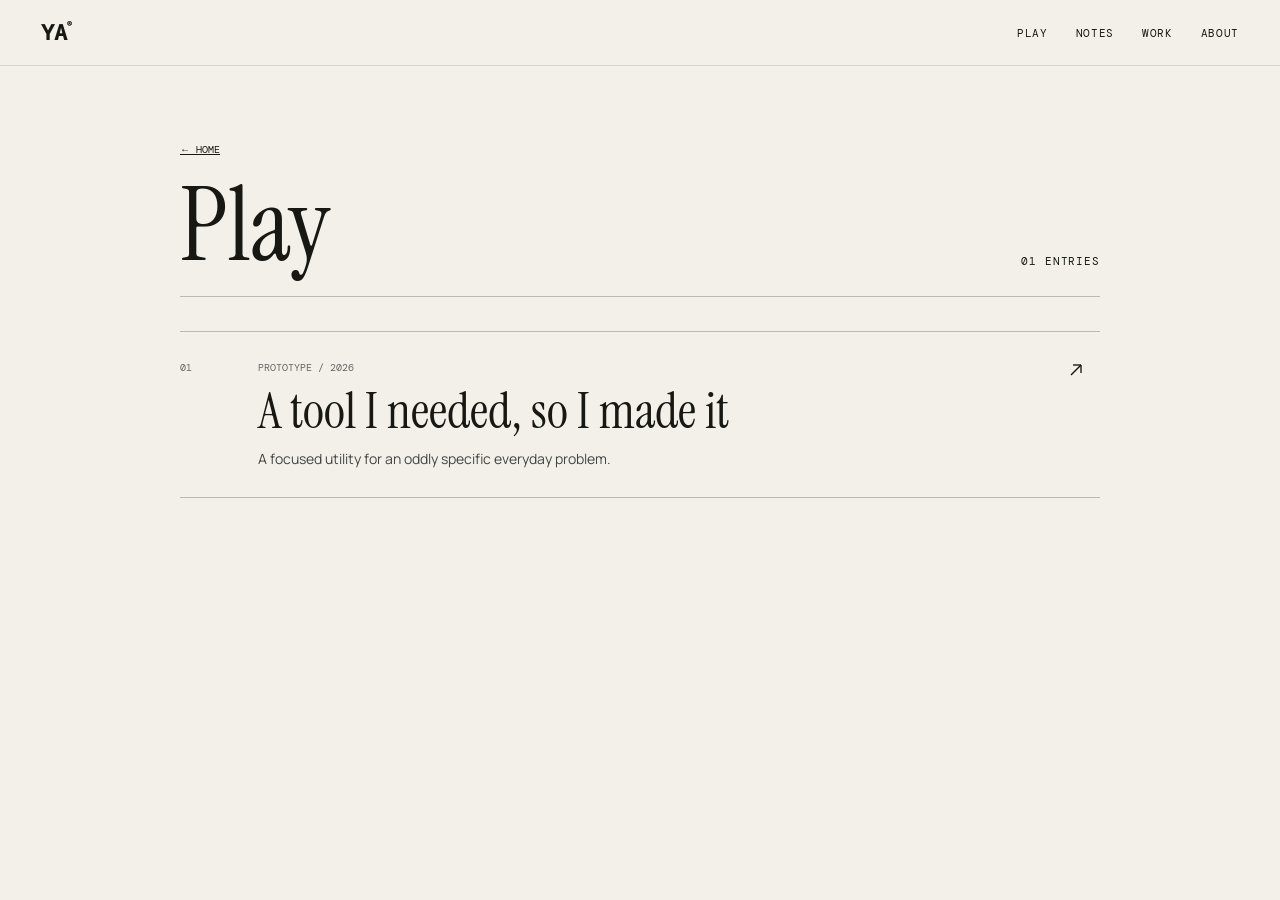
==== commit ede9db22: "Align desktop interior archive.html Updated stylesheet version in archive.html." ====
--- a/archive.html
+++ b/archive.html
@@ -1 +1 @@
-<!doctype html><html lang='en'><head><meta charset='utf-8'><meta name='viewport' content='width=device-width,initial-scale=1'><title>Archive - Yashmi Adani</title><link rel='preconnect' href='https://fonts.googleapis.com'><link rel='preconnect' href='https://fonts.gstatic.com' crossorigin><link href='https://fonts.googleapis.com/css2?family=DM+Mono:wght@300;400;500&family=Instrument+Serif&family=Manrope:wght@400;500;600&display=swap' rel='stylesheet'><link rel='stylesheet' href='style.css?v=20260917a'></head><body><header><a class='wordmark' href='index.html'>YA<span>®</span></a><nav><a href='archive.html?section=play'>Play</a><a href='archive.html?section=notes'>Notes</a><a href='archive.html?section=work'>Work</a><a href='index.html#about'>About</a></nav></header><main class='archive'><div class='archive-head'><div><a class='archive-back' href='index.html'>← Home</a><h1 id='archive-title'></h1></div><span class='section-label' id='archive-count'></span></div><div class='archive-index' id='archive-grid'></div><section id='archive-notebook' hidden><div class='notebook-head'><span>Notebook</span></div><div class='notebook-log' id='archive-notes'></div></section></main><script src='content.js?v=20260916d'></script><script src='archive.js?v=20260917b'></script></body></html>
+<!doctype html><html lang='en'><head><meta charset='utf-8'><meta name='viewport' content='width=device-width,initial-scale=1'><title>Archive - Yashmi Adani</title><link rel='preconnect' href='https://fonts.googleapis.com'><link rel='preconnect' href='https://fonts.gstatic.com' crossorigin><link href='https://fonts.googleapis.com/css2?family=DM+Mono:wght@300;400;500&family=Instrument+Serif&family=Manrope:wght@400;500;600&display=swap' rel='stylesheet'><link rel='stylesheet' href='style.css?v=desktop-interiors-20260917-1232'></head><body><header><a class='wordmark' href='index.html'>YA<span>®</span></a><nav><a href='archive.html?section=play'>Play</a><a href='archive.html?section=notes'>Notes</a><a href='archive.html?section=work'>Work</a><a href='index.html#about'>About</a></nav></header><main class='archive'><div class='archive-head'><div><a class='archive-back' href='index.html'>← Home</a><h1 id='archive-title'></h1></div><span class='section-label' id='archive-count'></span></div><div class='archive-index' id='archive-grid'></div><section id='archive-notebook' hidden><div class='notebook-head'><span>Notebook</span></div><div class='notebook-log' id='archive-notes'></div></section></main><script src='content.js?v=20260916d'></script><script src='archive.js?v=20260917b'></script></body></html>
--- a/style.css
+++ b/style.css
@@ -1,9 +1,9 @@
-:root{--ink:#171713;--paper:#f2f0e9;--red:#fa5a43;--acid:#d9ff55;--blue:#84a8ff;--line:rgba(23,23,19,.25)}*{box-sizing:border-box}html{scroll-behavior:smooth}body{margin:0;background:var(--paper);color:var(--ink);font-family:Manrope,sans-serif;overflow-x:hidden}.noise{position:fixed;inset:0;pointer-events:none;opacity:.08;z-index:9;background-image:url("data:image/svg+xml,%3Csvg viewBox='0 0 180 180' xmlns='http://www.w3.org/2000/svg'%3E%3Cfilter id='n'%3E%3CfeTurbulence type='fractalNoise' baseFrequency='.8' numOctaves='4' stitchTiles='stitchTiles'/%3E%3C/filter%3E%3Crect width='100%25' height='100%25' filter='url(%23n)' opacity='.45'/%3E%3C/svg%3E")}a{color:inherit}header{height:66px;padding:0 3.2vw;display:flex;align-items:center;justify-content:space-between;border-bottom:1px solid var(--line);position:sticky;top:0;z-index:20;background:rgba(242,240,233,.94);backdrop-filter:blur(12px);-webkit-backdrop-filter:blur(12px)}.wordmark{font:bold 22px DM Mono;text-decoration:none}.wordmark span{font-size:8px;vertical-align:top}nav{display:flex;gap:28px}nav a,.eyebrow,.socials a,.about-strip span{font:11px DM Mono;text-transform:uppercase;letter-spacing:.06em;text-decoration:none}.hero{height:min(670px,calc(100vh - 66px));min-height:570px;padding:6vh 3.2vw 24px;position:relative;overflow:hidden;display:flex;flex-direction:column;justify-content:space-between}.hero-copy{position:relative;z-index:2}.hero h1{font:400 clamp(58px,8.7vw,140px)/.82 Instrument Serif,serif;letter-spacing:-.045em;max-width:1120px;margin:6vh 0 22px}.dek{font-size:clamp(16px,1.35vw,21px);max-width:540px;margin:0 0 28px 34vw}.socials{display:flex;gap:8px;flex-wrap:wrap;margin-left:34vw}.socials a{border:1px solid var(--ink);border-radius:99px;padding:9px 13px;transition:.2s}.socials a:hover{background:var(--ink);color:var(--paper)}.hero-foot{position:relative;z-index:2;display:flex;justify-content:space-between;gap:30px;font:10px/1.5 DM Mono;text-transform:uppercase}.hero-foot span:first-child{max-width:420px}.orb{position:absolute;width:min(34vw,510px);aspect-ratio:1;right:2vw;top:10vh;border-radius:50%;background:var(--red);animation:drift 9s ease-in-out infinite;mix-blend-mode:multiply}.orb div{position:absolute;width:45%;height:45%;background:var(--blue);border-radius:50%;left:25%;top:25%;filter:blur(30px)}@keyframes drift{50%{transform:translate(2vw,2vh) scale(.94)}}.about-strip{background:var(--ink);color:var(--paper);padding:34px 3.2vw;display:grid;grid-template-columns:1fr 3fr;gap:3vw;align-items:start}.about-strip p{font:400 clamp(24px,3.1vw,46px)/1.02 Instrument Serif;margin:0;max-width:1050px}.section-label{font:11px DM Mono;text-transform:uppercase;letter-spacing:.08em}.about{background:var(--ink);color:var(--paper);padding:100px 3.2vw}.about>p{font:400 clamp(45px,6.8vw,105px)/.96 Instrument Serif;max-width:1400px;margin:90px 0}.principles{display:grid;grid-template-columns:repeat(3,1fr);gap:2vw;border-top:1px solid #555;padding-top:20px;font:11px/2 DM Mono;text-transform:uppercase}.collection{padding:74px 0 64px 3.2vw}.collection.notes{background:#e7e3da}.section-head{display:grid;grid-template-columns:2fr 1fr;padding-right:3.2vw;margin-bottom:35px}.section-head>div{display:flex;align-items:baseline;gap:18px}.section-head span,.section-head p{font:10px/1.5 DM Mono;text-transform:uppercase}.section-head p{margin:0}.section-head h2{font:400 clamp(50px,7vw,108px)/.8 Instrument Serif;margin:0}.rail-wrap{position:relative}.rail{display:grid;grid-auto-flow:column;grid-auto-columns:min(46vw,640px);gap:18px;overflow-x:auto;overscroll-behavior-inline:contain;scroll-snap-type:inline mandatory;scroll-padding-left:0;padding:0 3.2vw 18px 0;scrollbar-width:none}.rail::-webkit-scrollbar{display:none}.project,.notes article{scroll-snap-align:start;border:1px solid var(--line);background:var(--paper);min-width:0}.visual{height:min(28vw,370px);position:relative;display:grid;place-items:center;overflow:hidden;background:#ddd}.visual img{width:100%;height:100%;object-fit:cover}.visual span{font:clamp(90px,13vw,190px)/1 Instrument Serif;opacity:.85}.visual i{position:absolute;width:38%;aspect-ratio:1;border:1px solid;border-radius:50%;mix-blend-mode:multiply}.coral .visual{background:var(--red)}.acid .visual{background:var(--acid)}.blue .visual{background:var(--blue)}.paper .visual{background:#dedbd1}.project-copy{padding:16px 18px 20px}.meta{display:flex;justify-content:space-between;gap:16px;font:9px DM Mono;text-transform:uppercase}.meta p{margin:0}.project h3{font:400 clamp(32px,3.3vw,50px)/.95 Instrument Serif;margin:34px 0 10px}.subtitle{font-size:14px;line-height:1.45}.description{font-size:12px;line-height:1.55;color:#555;margin:20px 0 0;max-width:520px}.rail-controls{padding:4px 3.2vw 0 0;display:flex;align-items:center;justify-content:space-between;font:10px DM Mono;text-transform:uppercase}.rail-button{width:45px;height:45px;border:1px solid var(--ink);background:transparent;font-size:20px;cursor:pointer}.rail-button:hover{background:var(--ink);color:var(--paper)}.rail-button:disabled{opacity:.3;cursor:default}.notes-rail{grid-auto-columns:min(58vw,800px)}.notes article{min-height:310px;padding:24px;display:grid;grid-template-columns:100px 1fr;gap:20px;align-content:space-between}.notes article time{font:10px DM Mono}.notes article h3{font:400 clamp(38px,4.4vw,64px)/.96 Instrument Serif;margin:0}.notes article p{grid-column:2;font-size:15px;line-height:1.5;max-width:520px;margin:0}.note-arrow{font-size:24px;align-self:end}footer{background:var(--acid);padding:70px 3.2vw 30px;display:grid;grid-template-columns:1fr 1fr;gap:100px;font:11px DM Mono;text-transform:uppercase}footer>div{display:flex;justify-content:space-between}.footer-links a{color:inherit}.footer-end{grid-column:1/-1;border-top:1px solid;padding-top:20px}@media(max-width:720px){header{height:60px;padding:0 18px}nav{gap:12px}nav a{font-size:9px}.hero{height:auto;min-height:620px;padding:42px 18px 20px}.hero h1{font-size:58px;margin:38px 0 22px}.dek,.socials{margin-left:0}.dek{max-width:90%}.socials{gap:6px}.socials a{font-size:9px;padding:8px 10px}.orb{width:72vw;right:-27vw;top:230px}.hero-foot{align-items:flex-end}.hero-foot span:first-child{max-width:70%}.collection{padding:58px 0 48px 18px}.section-head{grid-template-columns:1fr auto;padding-right:18px;margin-bottom:26px}.section-head p{text-align:right;font-size:8px}.section-head h2{font-size:64px}.rail{grid-auto-columns:calc(100vw - 52px);gap:12px;padding-right:18px}.visual{height:64vw}.project-copy{padding:14px 15px 18px}.project h3{font-size:39px;margin-top:28px}.description{font-size:11px}.rail-controls{padding-right:18px}.notes-rail{grid-auto-columns:calc(100vw - 52px)}.notes article{min-height:300px;padding:20px;grid-template-columns:70px 1fr}.notes article h3{font-size:42px}.notes article p{font-size:14px}.about{padding:80px 20px}.about>p{margin:60px 0}.principles{grid-template-columns:1fr}footer{grid-template-columns:1fr;padding:60px 20px 25px;gap:40px}footer>div{gap:15px;flex-wrap:wrap}.footer-end{grid-column:auto}}@media(prefers-reduced-motion:reduce){html{scroll-behavior:auto}.orb{animation:none}}
+:root{--ink:#171713;--paper:#f2f0e9;--red:#8f3428;--acid:#d8d5cb;--blue:#6b6258;--line:rgba(23,23,19,.25)}*{box-sizing:border-box}html{scroll-behavior:smooth}body{margin:0;background:var(--paper);color:var(--ink);font-family:Manrope,sans-serif;overflow-x:hidden}.noise{position:fixed;inset:0;pointer-events:none;opacity:.08;z-index:9;background-image:url("data:image/svg+xml,%3Csvg viewBox='0 0 180 180' xmlns='http://www.w3.org/2000/svg'%3E%3Cfilter id='n'%3E%3CfeTurbulence type='fractalNoise' baseFrequency='.8' numOctaves='4' stitchTiles='stitchTiles'/%3E%3C/filter%3E%3Crect width='100%25' height='100%25' filter='url(%23n)' opacity='.45'/%3E%3C/svg%3E")}a{color:inherit}header{height:66px;padding:0 3.2vw;display:flex;align-items:center;justify-content:space-between;border-bottom:1px solid var(--line);position:sticky;top:0;z-index:20;background:rgba(242,240,233,.94);backdrop-filter:blur(12px);-webkit-backdrop-filter:blur(12px)}.wordmark{font:bold 22px DM Mono;text-decoration:none}.wordmark span{font-size:8px;vertical-align:top}nav{display:flex;gap:28px}nav a,.eyebrow,.socials a,.about-strip span{font:11px DM Mono;text-transform:uppercase;letter-spacing:.06em;text-decoration:none}.hero{height:min(670px,calc(100vh - 66px));min-height:570px;padding:6vh 3.2vw 24px;position:relative;overflow:hidden;display:flex;flex-direction:column;justify-content:space-between}.hero-copy{position:relative;z-index:2}.hero h1{font:400 clamp(58px,8.7vw,140px)/.82 Instrument Serif,serif;letter-spacing:-.045em;max-width:1120px;margin:6vh 0 22px}.dek{font-size:clamp(16px,1.35vw,21px);max-width:540px;margin:0 0 28px 34vw}.socials{display:flex;gap:8px;flex-wrap:wrap;margin-left:34vw}.socials a{border:1px solid var(--ink);border-radius:99px;padding:9px 13px;transition:.2s}.socials a:hover{background:var(--ink);color:var(--paper)}.hero-foot{position:relative;z-index:2;display:flex;justify-content:space-between;gap:30px;font:10px/1.5 DM Mono;text-transform:uppercase}.hero-foot span:first-child{max-width:420px}.about-strip{background:var(--ink);color:var(--paper);padding:34px 3.2vw;display:grid;grid-template-columns:1fr 3fr;gap:3vw;align-items:start}.about-strip p{font:400 clamp(24px,3.1vw,46px)/1.02 Instrument Serif;margin:0;max-width:1050px}.section-label{font:11px DM Mono;text-transform:uppercase;letter-spacing:.08em}.about{background:var(--ink);color:var(--paper);padding:100px 3.2vw}.about>p{font:400 clamp(45px,4.8vw,72px)/1 Instrument Serif;max-width:1080px;margin:72px 0 84px}.principles{display:grid;grid-template-columns:repeat(3,1fr);gap:2vw;border-top:1px solid #555;padding-top:20px;font:11px/2 DM Mono;text-transform:uppercase}.collection{padding:74px 0 64px 3.2vw}.collection.notes{background:#e7e3da}.section-head{display:grid;grid-template-columns:2fr 1fr;padding-right:3.2vw;margin-bottom:35px}.section-head>div{display:flex;align-items:baseline;gap:18px}.section-head span,.section-head p{font:10px/1.5 DM Mono;text-transform:uppercase}.section-head p{margin:0}.section-head h2{font:400 clamp(50px,7vw,108px)/.8 Instrument Serif;margin:0}.rail-wrap{position:relative}.rail{display:grid;grid-auto-flow:column;grid-auto-columns:min(46vw,640px);gap:18px;overflow-x:auto;overscroll-behavior-inline:contain;scroll-snap-type:inline mandatory;scroll-padding-left:0;padding:0 3.2vw 18px 0;scrollbar-width:none}.rail::-webkit-scrollbar{display:none}.project,.notes article{scroll-snap-align:start;border:1px solid var(--line);background:var(--paper);min-width:0}.visual{height:min(28vw,370px);position:relative;display:grid;place-items:center;overflow:hidden;background:#dedbd1}.visual img{width:100%;height:100%;object-fit:cover}.visual span{font:clamp(90px,13vw,190px)/1 Instrument Serif;opacity:.85}.visual i{position:absolute;width:38%;aspect-ratio:1;border:1px solid;border-radius:50%;mix-blend-mode:multiply}.coral .visual{background:var(--red)}.acid .visual{background:var(--acid)}.blue .visual{background:var(--blue)}.paper .visual{background:#dedbd1}.project-copy{padding:16px 18px 20px}.meta{display:flex;justify-content:space-between;gap:16px;font:9px DM Mono;text-transform:uppercase}.meta p{margin:0}.project h3{font:400 clamp(32px,3.3vw,50px)/.95 Instrument Serif;margin:34px 0 10px}.subtitle{font-size:14px;line-height:1.45}.description{font-size:12px;line-height:1.55;color:#555;margin:20px 0 0;max-width:520px}.rail-controls{padding:4px 3.2vw 0 0;display:flex;align-items:center;justify-content:space-between;font:10px DM Mono;text-transform:uppercase}.rail-button{width:45px;height:45px;border:1px solid var(--ink);background:transparent;font-size:20px;cursor:pointer}.rail-button:hover{background:var(--ink);color:var(--paper)}.rail-button:disabled{opacity:.3;cursor:default}.notes-rail{grid-auto-columns:min(58vw,800px)}.notes article{min-height:310px;padding:24px;display:grid;grid-template-columns:100px 1fr;gap:20px;align-content:space-between}.notes article time{font:10px DM Mono}.notes article h3{font:400 clamp(38px,4.4vw,64px)/.96 Instrument Serif;margin:0}.notes article p{grid-column:2;font-size:15px;line-height:1.5;max-width:520px;margin:0}.note-arrow{font-size:24px;align-self:end}footer{background:var(--acid);padding:70px 3.2vw 30px;display:grid;grid-template-columns:1fr 1fr;gap:100px;font:11px DM Mono;text-transform:uppercase}footer>div{display:flex;justify-content:space-between}.footer-links a{color:inherit}.footer-end{grid-column:1/-1;border-top:1px solid;padding-top:20px}@media(max-width:720px){header{height:60px;padding:0 18px}nav{gap:12px}nav a{font-size:9px}.hero{height:auto;min-height:620px;padding:42px 18px 20px}.hero h1{font-size:58px;margin:38px 0 22px}.dek,.socials{margin-left:0}.dek{max-width:90%}.socials{gap:6px}.socials a{font-size:9px;padding:8px 10px}.hero-foot{align-items:flex-end}.hero-foot span:first-child{max-width:70%}.collection{padding:58px 0 48px 18px}.section-head{grid-template-columns:1fr auto;padding-right:18px;margin-bottom:26px}.section-head p{text-align:right;font-size:8px}.section-head h2{font-size:64px}.rail{grid-auto-columns:calc(100vw - 52px);gap:12px;padding-right:18px}.visual{height:64vw}.project-copy{padding:14px 15px 18px}.project h3{font-size:39px;margin-top:28px}.description{font-size:11px}.rail-controls{padding-right:18px}.notes-rail{grid-auto-columns:calc(100vw - 52px)}.notes article{min-height:300px;padding:20px;grid-template-columns:70px 1fr}.notes article h3{font-size:42px}.notes article p{font-size:14px}.about{padding:80px 20px}.about>p{margin:60px 0}.principles{grid-template-columns:1fr}footer{grid-template-columns:1fr;padding:60px 20px 25px;gap:40px}footer>div{gap:15px;flex-wrap:wrap}.footer-end{grid-column:auto}}@media(prefers-reduced-motion:reduce){html{scroll-behavior:auto}}
 .play{background:var(--blue)}.notebook-head{display:flex;justify-content:space-between;padding:58px 3.2vw 18px 0;font:10px DM Mono;text-transform:uppercase}.notebook{padding-top:0}@media(max-width:720px){.notebook-head{padding:45px 18px 16px 0}header nav{gap:9px}}
 
 /* Restrained section wayfinding accents */
 .collection.play{--section-accent:#c94f3d;background:var(--paper)}
-.collection.notes{--section-accent:#315a8f}
+.collection.notes{--section-accent:#6b6258}
 .collection.work{--section-accent:#527052}
 .collection .section-head span,.collection .rail-count{color:var(--section-accent)}
 .collection .rail-button{border-color:var(--section-accent);color:var(--section-accent)}
@@ -75,10 +75,10 @@
 
 /* Muted brand-color image slabs across every card */
 #play .project .visual{background:#d98a78}
-#notes-project-grid .project .visual{background:#9cafd0}
+#notes-project-grid .project .visual{background:#c8c0b4}
 #work .project .visual{background:#a9b5a2}
 #play .project .visual span,#play .project .visual i{color:#8f3428;border-color:#8f3428}
-#notes-project-grid .project .visual span,#notes-project-grid .project .visual i{color:#294f7d;border-color:#294f7d}
+#notes-project-grid .project .visual span,#notes-project-grid .project .visual i{color:#514941;border-color:#514941}
 #work .project .visual span,#work .project .visual i{color:#3f5940;border-color:#3f5940}
 
 /* Center the active card in every slider */
@@ -98,9 +98,9 @@
 .post-details{margin-top:24px;padding:22px;border:1px solid var(--line);font-size:14px;line-height:1.7}.post-details .post-kicker{margin-bottom:14px}
 .reader-filed{margin-top:26px}.reader-copy p+p{margin-top:6px}
 /* Dependency-free rich text / Markdown */
-.md-toolbar{display:flex;flex-wrap:wrap;gap:6px;margin-top:8px}.md-toolbar button{padding:8px 11px;background:#3b3b34;color:#fff;border:1px solid #666}.md-help{display:block;color:#888;margin-top:8px;font:10px/1.5 DM Mono;text-transform:none}.rich-text{min-height:220px}.reader-copy h2,.post-body h2{font:400 38px/1 Instrument Serif;margin:55px 0 24px}.reader-copy blockquote,.post-body blockquote{border-left:3px solid #315a8f;padding:6px 0 6px 24px;margin:38px 0;font:400 28px/1.2 Instrument Serif}.reader-copy a,.post-body a{color:#315a8f;text-underline-offset:4px}.inline-content-image{display:block;width:100%;height:auto;margin:38px 0;border:1px solid var(--line)}@media(max-width:720px){.reader-copy h2,.post-body h2{font-size:32px}.reader-copy blockquote,.post-body blockquote{font-size:25px;margin:30px 0}.md-toolbar button{flex:1 0 auto}}
+.md-toolbar{display:flex;flex-wrap:wrap;gap:6px;margin-top:8px}.md-toolbar button{padding:8px 11px;background:#3b3b34;color:#f2f0e9;border:1px solid #666}.md-help{display:block;color:#888;margin-top:8px;font:10px/1.5 DM Mono;text-transform:none}.rich-text{min-height:220px}.reader-copy h2,.post-body h2{font:400 38px/1 Instrument Serif;margin:55px 0 24px}.reader-copy blockquote,.post-body blockquote{border-left:3px solid #6b6258;padding:6px 0 6px 24px;margin:38px 0;font:400 28px/1.2 Instrument Serif}.reader-copy a,.post-body a{color:#6b6258;text-underline-offset:4px}.inline-content-image{display:block;width:100%;height:auto;margin:38px 0;border:1px solid var(--line)}@media(max-width:720px){.reader-copy h2,.post-body h2{font-size:32px}.reader-copy blockquote,.post-body blockquote{font-size:25px;margin:30px 0}.md-toolbar button{flex:1 0 auto}}
 /* Shareable reader page prototype */
-.reader-page{background:var(--paper)}.reader-hero{padding:76px 3.2vw 54px;position:relative;min-height:500px;display:flex;flex-direction:column;justify-content:flex-end;border-bottom:1px solid var(--line)}.reader-back{position:absolute;top:48px;left:3.2vw;font:10px DM Mono;text-transform:uppercase;text-underline-offset:4px}.reader-number{position:absolute;top:44px;right:3.2vw;font:400 clamp(90px,16vw,230px)/.8 Instrument Serif;color:#315a8f;opacity:.25}.reader-meta{font:10px/1.5 DM Mono;text-transform:uppercase;letter-spacing:.04em;color:#555}.reader-hero h1{font:400 clamp(68px,11vw,165px)/.82 Instrument Serif;margin:28px 0 30px;max-width:1100px;letter-spacing:-.035em}.reader-hero>p{font-size:clamp(17px,1.6vw,23px);line-height:1.5;max-width:600px;margin:0 0 0 32vw}.reader-visual{padding:40px 3.2vw;background:#9cafd0}.reader-visual>div{height:min(52vw,680px);border:1px solid #294f7d;display:grid;place-items:center;position:relative;overflow:hidden;color:#294f7d}.reader-visual span{font:clamp(120px,22vw,330px)/1 Instrument Serif;opacity:.78}.reader-visual i{position:absolute;width:24%;aspect-ratio:1;border:1px solid;border-radius:50%}.reader-body{display:grid;grid-template-columns:1fr 2.2fr;gap:8vw;padding:100px 8vw 120px}.reader-body aside{font:10px/1.8 DM Mono;text-transform:uppercase}.reader-body aside span{display:block;border-bottom:1px solid var(--line);padding:11px 0}.reader-copy{font-size:18px;line-height:1.85;max-width:700px}.reader-copy p{margin:0 0 32px}.reader-copy .reader-lede{font:400 clamp(34px,4vw,60px)/1.05 Instrument Serif;margin-bottom:58px}.reader-end{font:10px DM Mono;text-transform:uppercase;border-top:1px solid var(--line);padding-top:20px;margin-top:70px}.reader-next{background:#171713;color:#f2f0e9;padding:52px 3.2vw;display:flex;justify-content:space-between;align-items:center;font:10px DM Mono;text-transform:uppercase}.reader-next a{font:400 clamp(30px,4vw,60px)/1 Instrument Serif;text-transform:none;text-decoration:none}@media(max-width:720px){.reader-hero{padding:88px 18px 42px;min-height:520px}.reader-back{top:34px;left:18px}.reader-number{top:70px;right:18px}.reader-hero h1{font-size:72px;margin-top:38px}.reader-hero>p{margin-left:0;font-size:16px;max-width:90%}.reader-visual{padding:18px}.reader-visual>div{height:78vw}.reader-visual i{width:38%}.reader-body{grid-template-columns:1fr;padding:70px 22px 90px;gap:50px}.reader-body aside{display:grid;grid-template-columns:repeat(2,1fr);gap:0 18px}.reader-body aside .reader-meta{grid-column:1/-1}.reader-copy{font-size:16px;line-height:1.8}.reader-copy .reader-lede{font-size:40px;margin-bottom:42px}.reader-next{padding:40px 20px;align-items:flex-start;flex-direction:column;gap:28px}.reader-next a{font-size:38px}}
+.reader-page{background:var(--paper)}.reader-hero{padding:76px 3.2vw 54px;position:relative;min-height:500px;display:flex;flex-direction:column;justify-content:flex-end;border-bottom:1px solid var(--line)}.reader-back{position:absolute;top:48px;left:3.2vw;font:10px DM Mono;text-transform:uppercase;text-underline-offset:4px}.reader-number{position:absolute;top:44px;right:3.2vw;font:400 clamp(90px,16vw,230px)/.8 Instrument Serif;color:#6b6258;opacity:.25}.reader-meta{font:10px/1.5 DM Mono;text-transform:uppercase;letter-spacing:.04em;color:#555}.reader-hero h1{font:400 clamp(68px,11vw,165px)/.82 Instrument Serif;margin:28px 0 30px;max-width:1100px;letter-spacing:-.035em}.reader-hero>p{font-size:clamp(17px,1.6vw,23px);line-height:1.5;max-width:600px;margin:0 0 0 32vw}.reader-visual{padding:40px 3.2vw;background:#c8c0b4}.reader-visual>div{height:min(52vw,680px);border:1px solid #514941;display:grid;place-items:center;position:relative;overflow:hidden;color:#514941}.reader-visual span{font:clamp(120px,22vw,330px)/1 Instrument Serif;opacity:.78}.reader-visual i{position:absolute;width:24%;aspect-ratio:1;border:1px solid;border-radius:50%}.reader-body{display:grid;grid-template-columns:1fr 2.2fr;gap:8vw;padding:100px 8vw 120px}.reader-body aside{font:10px/1.8 DM Mono;text-transform:uppercase}.reader-body aside span{display:block;border-bottom:1px solid var(--line);padding:11px 0}.reader-copy{font-size:18px;line-height:1.85;max-width:700px}.reader-copy p{margin:0 0 32px}.reader-copy .reader-lede{font:400 clamp(34px,4vw,60px)/1.05 Instrument Serif;margin-bottom:58px}.reader-end{font:10px DM Mono;text-transform:uppercase;border-top:1px solid var(--line);padding-top:20px;margin-top:70px}.reader-next{background:#171713;color:#f2f0e9;padding:52px 3.2vw;display:flex;justify-content:space-between;align-items:center;font:10px DM Mono;text-transform:uppercase}.reader-next a{font:400 clamp(30px,4vw,60px)/1 Instrument Serif;text-transform:none;text-decoration:none}@media(max-width:720px){.reader-hero{padding:88px 18px 42px;min-height:520px}.reader-back{top:34px;left:18px}.reader-number{top:70px;right:18px}.reader-hero h1{font-size:72px;margin-top:38px}.reader-hero>p{margin-left:0;font-size:16px;max-width:90%}.reader-visual{padding:18px}.reader-visual>div{height:78vw}.reader-visual i{width:38%}.reader-body{grid-template-columns:1fr;padding:70px 22px 90px;gap:50px}.reader-body aside{display:grid;grid-template-columns:repeat(2,1fr);gap:0 18px}.reader-body aside .reader-meta{grid-column:1/-1}.reader-copy{font-size:16px;line-height:1.8}.reader-copy .reader-lede{font-size:40px;margin-bottom:42px}.reader-next{padding:40px 20px;align-items:flex-start;flex-direction:column;gap:28px}.reader-next a{font-size:38px}}
 
 .reader-filed{margin-top:26px}.reader-copy p+p{margin-top:6px}
 
@@ -108,3 +108,221 @@
 .archive-index{margin-top:36px;border-top:1px solid var(--line)}.index-entry{display:grid;grid-template-columns:64px 1fr 42px;gap:24px;align-items:start;padding:34px 0;border-bottom:1px solid var(--line);text-decoration:none;transition:padding .2s,background .2s}.index-entry:hover{padding-left:14px;background:rgba(23,23,19,.025)}.index-number,.index-meta{font:10px/1.5 DM Mono;text-transform:uppercase;color:#666}.index-copy h2{font:400 clamp(38px,5vw,74px)/.95 Instrument Serif;margin:12px 0}.index-copy p{font-size:14px;line-height:1.55;margin:0;max-width:580px;color:#444}.index-arrow{font:28px/1 Instrument Serif;text-align:right}.archive #archive-notebook{border-top:0;margin-top:70px}.archive #archive-notebook .notebook-head{padding:0 0 18px}.archive #archive-notes{border-top:1px solid var(--line)}.archive #archive-notes .index-entry{grid-template-columns:64px 1fr 42px;background:transparent;min-height:0}.archive #archive-notes .index-copy p{display:block}@media(max-width:720px){.archive-index{margin-top:28px}.index-entry,.archive #archive-notes .index-entry{grid-template-columns:40px 1fr 24px;gap:10px;padding:26px 0}.index-entry:hover{padding-left:0}.index-copy h2{font-size:39px;margin:10px 0 12px}.index-copy p{font-size:13px;line-height:1.55}.index-arrow{font-size:22px}.archive #archive-notebook{margin-top:58px}}
 /* Archive title breathing room and distinct inline Notebook */
 .archive-back{display:inline-block;margin-bottom:28px}.archive #archive-notebook{margin:86px -3.2vw 0;padding:58px 3.2vw 74px;background:#dedbd1;border-top:1px solid var(--line);border-bottom:1px solid var(--line)}.archive #archive-notebook .notebook-head{padding:0 0 22px;display:flex;justify-content:space-between}.archive #archive-notebook .notebook-head:after{content:'Short notes / open inline';font:9px DM Mono;text-transform:uppercase;color:#666}.archive #archive-notes{border-top:1px solid var(--line)}.notebook-toggle{border-bottom:1px solid var(--line)}.notebook-toggle summary{display:grid;grid-template-columns:52px 1fr 26px;gap:18px;padding:27px 0;cursor:pointer;list-style:none}.notebook-toggle summary::-webkit-details-marker{display:none}.notebook-toggle .index-copy h2{font-size:clamp(31px,4vw,54px);margin:9px 0}.notebook-toggle .index-copy p{font-size:13px;max-width:560px;margin:0;color:#555}.toggle-mark{width:18px;height:18px;position:relative;margin-top:4px}.toggle-mark:before,.toggle-mark:after{content:'';position:absolute;background:currentColor;left:2px;right:2px;top:8px;height:1px}.toggle-mark:after{transform:rotate(90deg);transition:transform .2s}.notebook-toggle[open] .toggle-mark:after{transform:rotate(0)}.notebook-expanded{padding:0 44px 38px 70px;max-width:760px;font-size:15px;line-height:1.75}.notebook-expanded p{margin:0 0 20px}.notebook-expanded a{text-underline-offset:3px}@media(max-width:720px){.archive-back{margin-bottom:36px}.archive #archive-notebook{margin:66px -18px 0;padding:44px 18px 58px}.archive #archive-notebook .notebook-head:after{max-width:130px;text-align:right}.notebook-toggle summary{grid-template-columns:40px 1fr 20px;gap:10px;padding:24px 0}.notebook-toggle .index-copy h2{font-size:34px;line-height:1}.notebook-expanded{padding:0 20px 32px 50px;font-size:14px}}
+
+/* Inline Notebook toggles on home */
+.notebook-log .home-notebook-toggle{border-bottom:1px solid var(--line)}.notebook-log .home-notebook-toggle summary{display:grid;grid-template-columns:90px 1fr 26px;gap:24px;padding:22px 0 24px;cursor:pointer;list-style:none}.notebook-log .home-notebook-toggle summary::-webkit-details-marker{display:none}.notebook-log .home-notebook-toggle time{padding-top:4px}.notebook-log .home-notebook-toggle .index-copy h3{font:400 24px/1.15 Instrument Serif;margin:0 0 10px}.notebook-log .home-notebook-toggle .index-copy p{font:12px/1.55 Manrope,sans-serif;max-width:600px;margin:0;color:#444}.notebook-log .home-notebook-toggle .toggle-mark{margin-top:4px}.notebook-log .home-notebook-toggle .notebook-expanded{padding:0 50px 30px 114px;max-width:820px;font-size:14px;line-height:1.75}.notebook-log .home-notebook-toggle .notebook-expanded p{margin:0 0 18px}@media(max-width:720px){.notebook-log .home-notebook-toggle summary{grid-template-columns:62px 1fr 20px;gap:14px;padding:18px 0 20px}.notebook-log .home-notebook-toggle .index-copy h3{font-size:22px;line-height:1.15;margin-bottom:9px}.notebook-log .home-notebook-toggle .index-copy p{font-size:11px;line-height:1.55}.notebook-log .home-notebook-toggle .notebook-expanded{padding:0 20px 26px 76px;font-size:13px}}
+
+/* Breathing room for sticky-header anchor navigation */
+main>section[id]{scroll-margin-top:84px}
+@media(max-width:720px){main>section[id]{scroll-margin-top:80px}}
+
+/* Now Reading shelf */
+.reading-shelf{margin:72px 3.2vw 0 0;padding:34px 0 0;border-top:1px solid var(--line)}.reading-head{display:flex;justify-content:space-between;font:10px DM Mono;text-transform:uppercase}.reading-head span:last-child{color:#666}.reading-books{display:flex;gap:28px;align-items:flex-end;padding:38px 10px 24px}.reading-book{width:min(180px,30vw);text-decoration:none;color:inherit;display:block}.book-cover{aspect-ratio:2/3;background:#d8d5cb;border:1px solid var(--line);box-shadow:5px 7px 0 rgba(23,23,19,.09);display:grid;place-items:center;overflow:hidden}.book-cover img{width:100%;height:100%;object-fit:cover;display:block}.book-cover span{font:9px DM Mono;text-transform:uppercase;color:#777}.book-copy{padding:14px 2px 0}.book-copy h3{font:400 22px/1.05 Instrument Serif;margin:0 0 6px}.book-copy p{font:9px/1.5 DM Mono;text-transform:uppercase;color:#666;margin:0}.shelf-line{height:9px;border-top:2px solid var(--ink);border-bottom:1px solid var(--line)}
+@media(max-width:720px){.reading-shelf{margin:56px 18px 0 0;padding-top:26px}.reading-books{gap:20px;padding:30px 4px 20px;overflow-x:auto}.reading-book{width:132px;min-width:132px}.book-copy h3{font-size:19px}.shelf-line{height:7px}}
+
+/* Native frame for Substack subscribe embed */
+.subscribe-block{padding:56px 3.2vw;background:#e7e3da;border-top:1px solid var(--line);display:grid;grid-template-columns:1fr minmax(320px,480px);gap:7vw;align-items:center}.subscribe-copy span{font:10px DM Mono;text-transform:uppercase;letter-spacing:.06em}.subscribe-copy p{font:400 clamp(30px,4vw,58px)/1 Instrument Serif;max-width:700px;margin:22px 0 0}.subscribe-block iframe{width:100%;height:150px;border:1px solid var(--line);background:#f2f0e9}@media(max-width:720px){.subscribe-block{padding:44px 18px;grid-template-columns:1fr;gap:28px}.subscribe-copy p{font-size:35px}.subscribe-block iframe{height:150px}}
+
+/* Running data strip */
+.running-strip{margin:70px 3.2vw 0 0;padding:34px 0 0;border-top:1px solid rgba(23,23,19,.35)}.running-head{display:flex;justify-content:space-between;font:10px DM Mono;text-transform:uppercase}.running-head span:last-child{color:#5d2f29}.running-body{display:grid;grid-template-columns:minmax(210px,.75fr) 1.6fr;gap:7vw;align-items:center;padding:38px 0 28px}.running-stat{display:flex;align-items:flex-end;gap:14px}.running-stat strong{font:400 clamp(86px,13vw,190px)/.72 Instrument Serif}.running-stat span{font:10px DM Mono;text-transform:uppercase;padding-bottom:4px}.running-route{width:100%;height:auto;overflow:visible}.running-route path{fill:none;stroke:currentColor;stroke-width:2.2;stroke-linecap:round;stroke-linejoin:round;stroke-dasharray:var(--route-length,900) 9999;stroke-dashoffset:var(--route-length,900);animation:route-draw 7s ease-in-out infinite}.running-route circle{fill:currentColor;opacity:.65}@keyframes route-draw{0%,12%{stroke-dashoffset:var(--route-length,900);opacity:.25}55%,82%{stroke-dashoffset:0;opacity:1}100%{stroke-dashoffset:0;opacity:.25}}.reading-head a{color:inherit;text-decoration:none}.reading-head a:last-child{color:#666}.reading-head a:hover{text-decoration:underline;text-underline-offset:4px}@media(max-width:720px){.running-strip{margin:56px 18px 0 0;padding-top:26px}.running-head span:last-child{max-width:140px;text-align:right}.running-body{grid-template-columns:.85fr 1.15fr;gap:18px;padding:32px 0 24px}.running-stat{display:block}.running-stat strong{font-size:86px}.running-stat span{display:block;margin-top:14px}.running-route{transform:scale(1.08)}}@media(prefers-reduced-motion:reduce){.running-route path{animation:none;stroke-dashoffset:0}}
+
+.running-head a{color:inherit;text-decoration:none}.running-head a:last-child{color:#5d2f29}.running-head a:hover{text-decoration:underline;text-underline-offset:4px}
+
+/* Native Substack signup */
+.subscribe-form{align-self:end;border-top:1px solid var(--ink);padding-top:12px}.subscribe-form label{display:block;font:9px DM Mono;text-transform:uppercase;color:#666;margin-bottom:14px}.subscribe-form>div{display:grid;grid-template-columns:1fr auto;border-bottom:1px solid var(--ink)}.subscribe-form input[type=email]{min-width:0;border:0;background:transparent;color:var(--ink);padding:13px 0;font:15px Manrope,sans-serif;outline:0}.subscribe-form input[type=email]::placeholder{color:#777}.subscribe-form input[type=email]:focus{box-shadow:inset 0 -2px var(--ink)}.subscribe-form button{border:0;border-left:1px solid var(--ink);background:transparent;color:var(--ink);padding:0 18px;font:10px DM Mono;text-transform:uppercase;cursor:pointer}.subscribe-form button:hover,.subscribe-form button:focus-visible{background:var(--ink);color:var(--paper)}@media(max-width:720px){.subscribe-form>div{grid-template-columns:1fr}.subscribe-form button{border-left:0;border-top:1px solid var(--ink);padding:15px;text-align:left}.subscribe-form input[type=email]{padding:15px 0}}
+
+.running-stat span b{font:inherit;font-weight:400;color:#5d2f29;display:inline-block;margin-top:7px}
+
+/* Subscribe rhythm refinement */
+.subscribe-copy{align-self:start}.subscribe-copy p{padding-bottom:0}.subscribe-form{align-self:center;margin-top:30px}@media(max-width:720px){.subscribe-block{gap:24px}.subscribe-copy p{margin-top:18px}.subscribe-form{margin-top:2px;padding-top:14px}}
+
+/* Approved palette cleanup and stat hierarchy */
+.sunlight{position:absolute;z-index:0;pointer-events:none;inset:-24% -28%;opacity:.82;mix-blend-mode:multiply;background:linear-gradient(116deg,transparent 18%,rgba(205,143,75,.08) 27%,rgba(246,205,137,.5) 41%,rgba(255,229,174,.62) 55%,rgba(205,143,75,.2) 68%,transparent 80%);filter:blur(12px);transform:translate3d(-7%,0,0) rotate(.01deg);animation:sunlight-float 56s cubic-bezier(.45,.05,.2,1) infinite}@keyframes sunlight-float{0%{transform:translate3d(-8%,-1%,0) rotate(-.5deg) scale(1.01);opacity:.72}18%{transform:translate3d(-3%,1.2%,0) rotate(.15deg) scale(1.025);opacity:.84}42%{transform:translate3d(4%,-.3%,0) rotate(.75deg) scale(1.01);opacity:.9}58%{transform:translate3d(7%,1.8%,0) rotate(1.05deg) scale(1.035);opacity:.83}78%{transform:translate3d(1%,.4%,0) rotate(.35deg) scale(1.015);opacity:.88}100%{transform:translate3d(-8%,-1%,0) rotate(-.5deg) scale(1.01);opacity:.72}}.running-strip{padding-top:28px}.running-body{padding-top:30px}.running-stat strong{font-size:clamp(68px,8vw,118px);line-height:.78}@media(max-width:720px){.running-strip{margin-top:68px;padding-top:24px}.running-stat strong{font-size:64px}.running-body{padding-top:26px}}
+
+@media(max-width:720px){.sunlight{inset:-18% -72%;filter:blur(10px);animation-duration:48s}}@media(prefers-reduced-motion:reduce){.sunlight,.sunlight::before,.sunlight::after{animation:none}.sunlight{transform:translate3d(0,0,0);opacity:.72}}
+
+/* Shelf-aligned Running and Subscribe rhythm */
+.running-strip{margin-top:72px;padding-top:34px;border-top:1px solid var(--line)}
+.running-head,.subscribe-copy span{font:10px DM Mono;text-transform:uppercase;letter-spacing:0}
+.running-head a:last-child,.running-stat span b{color:#666}
+.running-body{grid-template-columns:minmax(170px,.7fr) 1.6fr;gap:6vw;padding:34px 4px 22px}
+.running-stat{gap:12px}.running-stat strong{font-size:clamp(58px,7vw,96px);line-height:.8}.running-stat span{font-size:9px;color:#666}
+.running-route path{stroke-width:1.7}.running-route circle{opacity:.5}
+.subscribe-block{padding:54px 3.2vw 58px;gap:6vw;align-items:end}
+.subscribe-copy p{font-size:clamp(30px,3.4vw,48px);line-height:1.04;margin-top:18px}
+.subscribe-form{margin:0;align-self:end;border-top:1px solid var(--line);padding-top:10px}
+.subscribe-form label{font-size:9px;margin-bottom:10px}.subscribe-form>div{border-bottom:1px solid var(--line)}
+.subscribe-form input[type=email]{padding:11px 0;font-size:14px}.subscribe-form button{border-left:1px solid var(--line);padding:0 14px}
+@media(max-width:720px){.running-strip{margin-top:56px;padding-top:26px}.running-body{grid-template-columns:.72fr 1.28fr;gap:18px;padding:30px 4px 20px}.running-stat strong{font-size:58px}.running-stat span{margin-top:10px}.running-route{transform:none}.subscribe-block{padding:46px 18px 48px;gap:28px}.subscribe-copy p{font-size:31px;line-height:1.05;margin-top:16px}.subscribe-form{margin:0;padding-top:10px}.subscribe-form>div{grid-template-columns:1fr auto}.subscribe-form button{border-top:0;border-left:1px solid var(--line);padding:0 13px;text-align:center}}
+
+/* Quiet the rule system and add an in-route distance marker */
+header{border-bottom-color:rgba(23,23,19,.13)}
+.running-strip,.reading-shelf{border-top-color:rgba(23,23,19,.18)}
+.running-strip .shelf-line{height:1px;border:0;background:rgba(23,23,19,.2)}
+.subscribe-block{border-top:0}
+.shelf-line{border-top-width:1px;border-bottom-color:rgba(23,23,19,.14)}
+.running-route path{stroke-width:1.55}
+
+.sunlight::before,.sunlight::after{content:"";position:absolute;pointer-events:none}.sunlight::before{inset:-10% 14%;opacity:.16;background:linear-gradient(102deg,transparent 0 35%,rgba(54,40,29,.5) 39% 43%,transparent 47% 62%,rgba(54,40,29,.32) 65% 69%,transparent 73%);filter:blur(12px);transform:rotate(-5deg);animation:shadow-sway-a 71s cubic-bezier(.42,0,.24,1) infinite}.sunlight::after{inset:10% 8%;opacity:.13;background:linear-gradient(18deg,transparent 0 42%,rgba(72,52,34,.48) 45% 49%,transparent 53% 100%);filter:blur(18px);transform:skewX(-12deg);animation:shadow-sway-b 83s cubic-bezier(.38,0,.18,1) infinite}@keyframes shadow-sway-a{0%,100%{transform:translate3d(-2%,0,0) rotate(-5deg);opacity:.12}48%{transform:translate3d(5%,1.5%,0) rotate(-3.8deg);opacity:.2}68%{transform:translate3d(3%,-.5%,0) rotate(-4.4deg);opacity:.17}}@keyframes shadow-sway-b{0%,100%{transform:translate3d(2%,0,0) skewX(-12deg);opacity:.1}38%{transform:translate3d(-4%,2%,0) skewX(-10deg);opacity:.16}72%{transform:translate3d(1%,-1%,0) skewX(-13deg);opacity:.12}}
+
+/* Coherent wide-screen scale */
+@media(min-width:721px){
+.hero{height:100vh;min-height:620px;max-height:none;padding-top:clamp(42px,6vh,72px)}
+.collection{padding-top:64px;padding-bottom:56px}.section-head{margin-bottom:30px}.section-head h2{font-size:clamp(58px,5.8vw,88px)}
+.rail{grid-auto-columns:min(38vw,520px);gap:16px}.notes-rail{grid-auto-columns:min(44vw,610px)}
+.visual{height:min(21vw,290px)}.project h3{font-size:clamp(30px,2.6vw,42px);margin-top:27px}.project-copy{padding:15px 17px 18px}
+.notes article{min-height:270px;padding:22px;grid-template-columns:84px 1fr}.notes article h3{font-size:clamp(34px,3.5vw,52px)}
+.running-strip{margin-top:54px;padding-top:26px}.running-body{grid-template-columns:minmax(150px,.58fr) 1.35fr;gap:5vw;padding:26px 4px 18px;max-width:1040px}.running-stat strong{font-size:clamp(54px,5.4vw,80px)}.running-route{max-width:690px}
+}
+
+/* Desktop composition pass from wide-screen review */
+@media(min-width:721px){
+.hero{height:calc(100vh - 66px);min-height:620px}
+.rail{grid-auto-columns:min(30vw,430px);max-width:1180px}.notes-rail{grid-auto-columns:min(36vw,520px)}
+.visual{height:min(18vw,250px)}.project-copy{min-height:178px}.project h3{font-size:clamp(28px,2.3vw,38px);margin-top:24px}
+.collection{padding-top:58px;padding-bottom:50px}.section-head{max-width:1180px}.rail-controls{max-width:1180px}
+.running-strip{margin-top:46px;padding-top:24px}.running-head{max-width:920px;margin:0 auto}.running-body{max-width:920px;margin:0 auto;grid-template-columns:170px minmax(0,1fr);gap:56px;padding:24px 0 16px}.running-stat strong{font-size:68px}.running-route{width:100%;max-width:none}.running-strip .shelf-line{max-width:920px;margin:0 auto}
+}
+
+/* Desktop-native editorial composition */
+@media(min-width:721px){
+  .hero-copy{max-width:1120px}
+  .hero h1{margin-bottom:30px}
+  .dek,.socials{margin-left:0}
+  .dek{max-width:510px;margin-bottom:20px}
+
+  #play{padding-left:0}
+  #play .section-head,#play .rail-wrap{width:min(920px,calc(100vw - 92px));max-width:none;margin-left:auto;margin-right:auto}
+  #play .section-head{display:block;padding-right:0;margin-bottom:34px}
+  #play .section-head>div{display:flex;align-items:baseline;gap:18px}
+  #play .section-head p{margin:18px 0 0 0;max-width:330px}
+  #play .rail{grid-auto-columns:min(920px,100%);max-width:none;padding:0 0 16px;scroll-padding:0}
+  #play .project{display:grid;grid-template-columns:1.08fr .92fr;min-height:350px;scroll-snap-align:start}
+  #play .project .visual{height:100%;min-height:350px}
+  #play .project-copy{min-height:350px;padding:25px 28px 30px;display:flex;flex-direction:column}
+  #play .project-copy h3{font-size:clamp(38px,3.4vw,50px);margin:72px 0 18px}
+  #play .rail-controls{max-width:none;padding:0}
+
+  #play .running-strip{width:min(920px,calc(100vw - 92px));margin:54px auto 0;padding-top:22px}
+  #play .running-head{max-width:none;margin:0}
+  #play .running-body{max-width:none;margin:0;grid-template-columns:190px minmax(0,1fr);gap:34px;padding:18px 0 14px;align-items:center}
+  #play .running-stat{align-items:center}
+  #play .running-stat strong{font-size:72px}
+  #play .running-route{height:190px;width:100%;max-width:none}
+  #play .running-strip .shelf-line{max-width:none;margin:0}
+}
+
+/* Route must remain legible at every animation frame */
+.running-route path{animation:none!important;stroke-dashoffset:0!important;opacity:1!important}
+
+/* Desktop-native Notes composition */
+@media(min-width:721px){
+  #notes{padding-left:0}
+  #notes .section-head,#notes .rail-wrap{width:min(920px,calc(100vw - 92px));max-width:none;margin-left:auto;margin-right:auto}
+  #notes .section-head{display:block;padding-right:0;margin-bottom:34px}
+  #notes .section-head>div{display:flex;align-items:baseline;gap:18px}
+  #notes .section-head p{margin:18px 0 0;max-width:330px}
+  #notes .rail{grid-auto-flow:initial;grid-template-columns:repeat(2,minmax(0,1fr));max-width:none;padding:0 0 16px;gap:16px;overflow:visible}
+  #notes .project{width:auto;scroll-snap-align:start}
+  #notes .project .visual{height:250px}
+  #notes .project-copy{min-height:210px}
+  #notes .rail-controls{max-width:none;padding:0}
+}
+
+/* Unified desktop collection system: Play, Notes and Work */
+@media(min-width:721px){
+  #play,#notes,#work{padding-left:0}
+  #play .section-head,#play .rail-wrap,#notes .section-head,#notes .rail-wrap,#work .section-head,#work .rail-wrap{width:min(920px,calc(100vw - 92px));max-width:none;margin-left:auto;margin-right:auto}
+  #play .section-head,#notes .section-head,#work .section-head{display:block;padding-right:0;margin-bottom:34px}
+  #play .section-head>div,#notes .section-head>div,#work .section-head>div{display:flex;align-items:baseline;gap:18px}
+  #play .section-head p,#notes .section-head p,#work .section-head p{margin:18px 0 0;max-width:330px}
+  #notes .rail,#work .rail{display:grid;grid-auto-flow:initial;grid-template-columns:repeat(2,minmax(0,1fr));max-width:none;padding:0 0 16px;gap:16px;overflow:visible;scroll-snap-type:none}
+  #notes .project,#work .project{width:auto;height:432px;display:grid;grid-template-rows:220px 212px;scroll-snap-align:start}
+  #notes .project .visual,#work .project .visual{height:220px;min-height:220px}
+  #notes .project-copy,#work .project-copy{height:212px;min-height:212px;padding:20px 21px 24px}
+  #notes .project-copy h3,#work .project-copy h3{font-size:clamp(30px,2.5vw,36px);line-height:.98;margin:34px 0 14px;display:-webkit-box;-webkit-box-orient:vertical;-webkit-line-clamp:2;overflow:hidden}
+  #notes .project-copy .subtitle,#work .project-copy .subtitle{font-size:13px;line-height:1.5;display:-webkit-box;-webkit-box-orient:vertical;-webkit-line-clamp:2;overflow:hidden}
+  #notes .rail-controls,#work .rail-controls{max-width:none;padding:0}
+  #notes .rail-button,#work .rail-button{display:none}
+}
+
+/* Full-page desktop editorial system */
+@media(min-width:721px){
+  :root{--desktop-frame:min(920px,calc(100vw - 92px));--desktop-gap:16px}
+  #play .section-head,#play .rail-wrap,#notes .section-head,#notes .rail-wrap,#work .section-head,#work .rail-wrap{width:var(--desktop-frame)}
+
+  /* One landscape card language: feature at full width, collections at half width */
+  #notes .rail,#work .rail{grid-template-columns:repeat(2,minmax(0,1fr));gap:var(--desktop-gap)}
+  #notes .project,#work .project{height:270px;grid-template-columns:42% 58%;grid-template-rows:1fr}
+  #notes .project .visual,#work .project .visual{height:270px;min-height:270px}
+  #notes .project-copy,#work .project-copy{height:270px;min-height:270px;padding:19px 20px 22px;display:flex;flex-direction:column}
+  #notes .project-copy h3,#work .project-copy h3{font-size:clamp(27px,2.15vw,32px);margin:48px 0 13px;-webkit-line-clamp:3}
+  #notes .project-copy .subtitle,#work .project-copy .subtitle{font-size:12px;line-height:1.5;-webkit-line-clamp:3}
+  #notes .visual span,#work .visual span{font-size:clamp(78px,8vw,112px)}
+
+  /* Notebook and reading become equal editorial modules on the same frame */
+  #notes .notebook-head,#notes .notebook-log,#notes .reading-shelf{width:var(--desktop-frame);margin-left:auto;margin-right:auto}
+  #notes .notebook-head{padding:52px 0 16px;border-top:1px solid var(--line);margin-top:48px}
+  #notes .notebook-log{display:grid;grid-template-columns:repeat(2,minmax(0,1fr));gap:var(--desktop-gap);border-bottom:1px solid var(--line);padding-bottom:42px}
+  #notes .notebook-log .home-notebook-toggle{border:1px solid var(--line);background:var(--paper)}
+  #notes .notebook-log .home-notebook-toggle summary{grid-template-columns:44px 1fr 20px;gap:12px;padding:20px;min-height:158px}
+  #notes .notebook-log .home-notebook-toggle .index-copy h3{font-size:26px}
+  #notes .notebook-log .home-notebook-toggle .notebook-expanded{padding:0 20px 24px 76px}
+  #notes .reading-shelf{margin-top:48px;padding-top:20px;border-top:1px solid var(--line)}
+  #notes .reading-books{display:grid;grid-template-columns:repeat(2,minmax(0,1fr));gap:var(--desktop-gap);padding:24px 0 20px;align-items:stretch}
+  #notes .reading-book{width:auto;display:grid;grid-template-columns:112px 1fr;gap:18px;align-items:end;border:1px solid var(--line);padding:16px;background:var(--paper)}
+  #notes .book-cover{width:112px}.book-copy{padding:0 0 3px}.book-copy h3{font-size:27px}
+
+  /* Closing sections continue the same measure and spacing rhythm */
+  .about{padding:78px max(3.2vw,calc((100vw - 920px)/2)) 72px}
+  .about>p{font-size:clamp(48px,4.5vw,66px);line-height:1;max-width:920px;margin:60px 0 68px}
+  .subscribe-block{grid-template-columns:1fr 1fr;gap:56px;padding:54px max(3.2vw,calc((100vw - 920px)/2)) 58px}
+  .subscribe-copy p{font-size:42px}
+  footer{padding-left:max(3.2vw,calc((100vw - 920px)/2));padding-right:max(3.2vw,calc((100vw - 920px)/2));gap:56px}
+}
+
+/* Refined desktop transitions, feed and shelf */
+@media(min-width:721px){
+  /* A shared-width footer rail bridges the full-bleed hero into the contained editorial page */
+  .hero-foot{width:var(--desktop-frame);margin-left:auto;margin-right:auto;padding-top:16px;border-top:1px solid rgba(23,23,19,.22)}
+
+  /* Notebook stays a scalable text feed, not a card collection */
+  #notes .notebook-head{display:flex;justify-content:space-between;padding:48px 0 16px;margin-top:48px;border-top:1px solid var(--line)}
+  #notes .notebook-head a,#notes .notebook-head span{font:10px DM Mono;text-transform:uppercase;color:inherit}
+  #notes .notebook-log{display:block;padding-bottom:32px;border-top:1px solid var(--line);border-bottom:1px solid var(--line)}
+  #notes .notebook-log .home-notebook-toggle{border:0;border-bottom:1px solid var(--line);background:transparent}
+  #notes .notebook-log .home-notebook-toggle:last-child{border-bottom:0}
+  #notes .notebook-log .home-notebook-toggle summary{grid-template-columns:90px 1fr 24px;gap:24px;padding:24px 0;min-height:0}
+  #notes .notebook-log .home-notebook-toggle .index-copy h3{font-size:25px}
+  #notes .notebook-log .home-notebook-toggle .notebook-expanded{padding:0 50px 30px 114px}
+
+  /* Books remain independent objects on a shelf */
+  #notes .reading-books{display:flex;gap:38px;padding:30px 8px 22px;align-items:flex-end}
+  #notes .reading-book{width:150px;display:block;border:0;padding:0;background:transparent}
+  #notes .book-cover{width:150px}
+  #notes .book-copy{padding:14px 2px 0}
+  #notes .book-copy h3{font-size:23px}
+}
+
+/* Desktop two-card carousel: preserve arrows and newest-first browsing */
+@media(min-width:721px){
+  #notes .rail,#work .rail{display:grid;grid-auto-flow:column;grid-template-columns:none;grid-auto-columns:calc((100% - 16px)/2);gap:16px;overflow-x:auto;scroll-snap-type:inline mandatory;scroll-padding:0}
+  #notes .project,#work .project{scroll-snap-align:start}
+  #notes .rail-button,#work .rail-button{display:inline-block}
+}
+
+/* Interior pages use the same 920px editorial frame */
+@media(min-width:721px){
+  .archive{width:min(920px,calc(100vw - 92px));margin:0 auto;padding:70px 0 96px}
+  .archive-head h1{font-size:clamp(72px,8vw,112px)}
+  .archive-index{margin-top:34px}
+  .index-entry{grid-template-columns:54px 1fr 34px;padding:28px 0}
+  .index-copy h2{font-size:clamp(34px,4vw,56px)}
+  .archive #archive-notebook{margin:74px 0 0;padding:48px 0 60px;background:transparent}
+  .reader-hero,.reader-visual,.reader-body,.reader-next{padding-left:max(3.2vw,calc((100vw - 920px)/2));padding-right:max(3.2vw,calc((100vw - 920px)/2))}
+  .reader-hero{min-height:560px}.reader-hero h1{max-width:920px;font-size:clamp(72px,8vw,116px)}
+  .reader-back{left:max(3.2vw,calc((100vw - 920px)/2))}.reader-number{right:max(3.2vw,calc((100vw - 920px)/2))}
+  .reader-visual>div{height:min(46vw,600px);max-width:920px;margin:0 auto}
+  .reader-body{grid-template-columns:190px minmax(0,1fr);gap:70px;max-width:none}
+  .reader-copy{max-width:660px}
+}
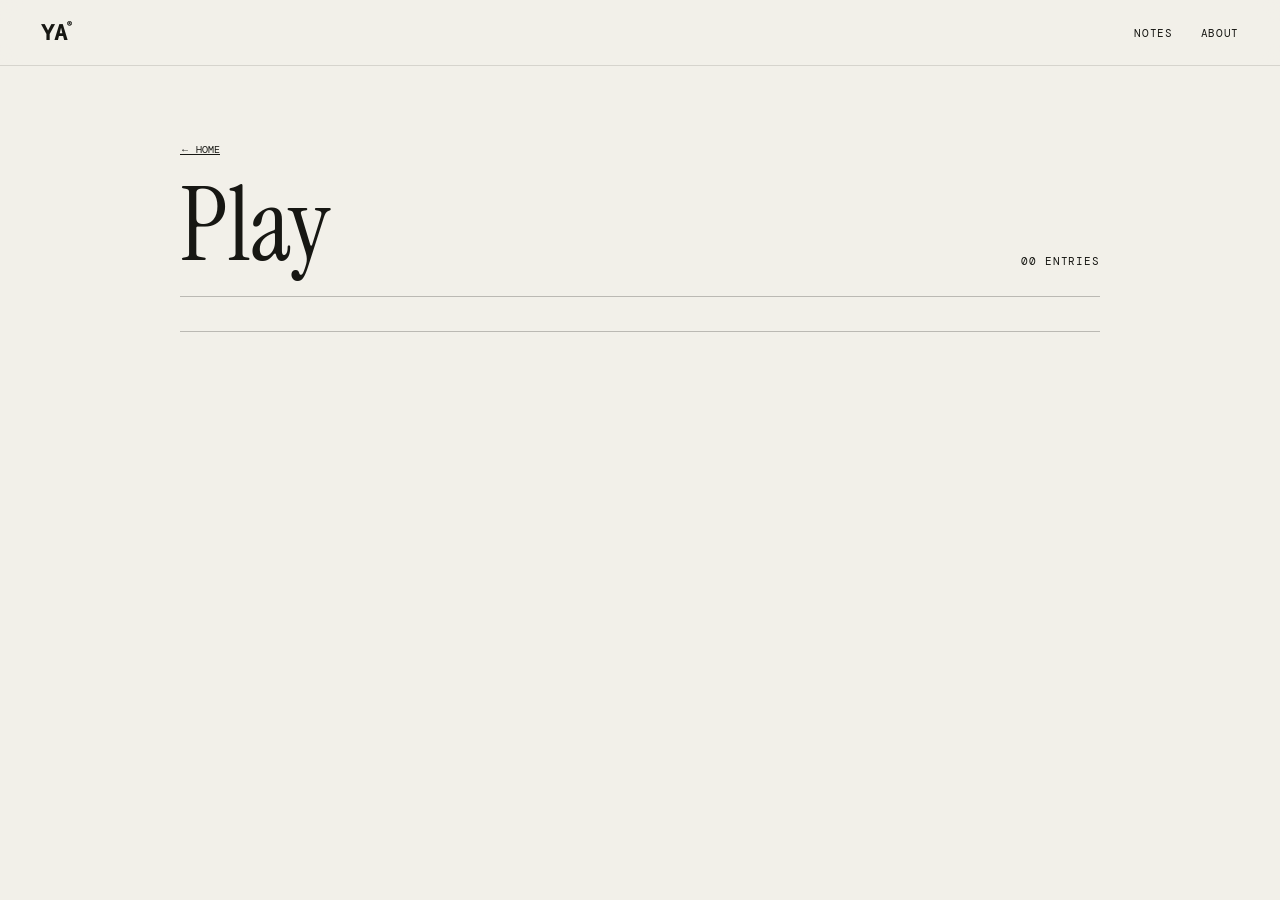
==== commit fa11975c: "Change archive.js version in archive.html Updated the script version for archive.js." ====
--- a/archive.html
+++ b/archive.html
@@ -1 +1 @@
-<!doctype html><html lang='en'><head><meta charset='utf-8'><meta name='viewport' content='width=device-width,initial-scale=1'><title>Archive - Yashmi Adani</title><link rel='preconnect' href='https://fonts.googleapis.com'><link rel='preconnect' href='https://fonts.gstatic.com' crossorigin><link href='https://fonts.googleapis.com/css2?family=DM+Mono:wght@300;400;500&family=Instrument+Serif&family=Manrope:wght@400;500;600&display=swap' rel='stylesheet'><link rel='stylesheet' href='style.css?v=desktop-interiors-20260917-1232'></head><body><header><a class='wordmark' href='index.html'>YA<span>®</span></a><nav><a href='archive.html?section=play'>Play</a><a href='archive.html?section=notes'>Notes</a><a href='archive.html?section=work'>Work</a><a href='index.html#about'>About</a></nav></header><main class='archive'><div class='archive-head'><div><a class='archive-back' href='index.html'>← Home</a><h1 id='archive-title'></h1></div><span class='section-label' id='archive-count'></span></div><div class='archive-index' id='archive-grid'></div><section id='archive-notebook' hidden><div class='notebook-head'><span>Notebook</span></div><div class='notebook-log' id='archive-notes'></div></section></main><script src='content.js?v=20260916d'></script><script src='archive.js?v=20260917b'></script></body></html>
+<!doctype html><html lang='en'><head><meta charset='utf-8'><meta name='viewport' content='width=device-width,initial-scale=1'><title>Archive - Yashmi Adani</title><link rel='preconnect' href='https://fonts.googleapis.com'><link rel='preconnect' href='https://fonts.gstatic.com' crossorigin><link href='https://fonts.googleapis.com/css2?family=DM+Mono:wght@300;400;500&family=Instrument+Serif&family=Manrope:wght@400;500;600&display=swap' rel='stylesheet'><link rel='stylesheet' href='style.css?v=desktop-interiors-20260917-1235'></head><body><header><a class='wordmark' href='index.html'>YA<span>®</span></a><nav><a href='archive.html?section=play'>Play</a><a href='archive.html?section=notes'>Notes</a><a href='archive.html?section=work'>Work</a><a href='index.html#about'>About</a></nav></header><main class='archive'><div class='archive-head'><div><a class='archive-back' href='index.html'>← Home</a><h1 id='archive-title'></h1></div><span class='section-label' id='archive-count'></span></div><div class='archive-index' id='archive-grid'></div><section id='archive-notebook' hidden><div class='notebook-head'><span>Notebook</span></div><div class='notebook-log' id='archive-notes'></div></section></main><script src='content.js?v=20260916d'></script><script src='archive.js?v=empty-nav-20261125'></script></body></html>
--- a/style.css
+++ b/style.css
@@ -212,8 +212,6 @@
   #play .running-strip .shelf-line{max-width:none;margin:0}
 }
 
-/* Route must remain legible at every animation frame */
-.running-route path{animation:none!important;stroke-dashoffset:0!important;opacity:1!important}
 
 /* Desktop-native Notes composition */
 @media(min-width:721px){
@@ -326,3 +324,96 @@
   .reader-body{grid-template-columns:190px minmax(0,1fr);gap:70px;max-width:none}
   .reader-copy{max-width:660px}
 }
+
+
+/* Deliberate desktop reader masthead */
+@media(min-width:721px){
+  .reader-hero{width:min(920px,calc(100vw - 92px));margin:0 auto;padding:64px 0 58px;min-height:520px;display:grid;grid-template-columns:minmax(0,1fr) 270px;grid-template-rows:auto 1fr auto;column-gap:54px;align-items:end}
+  .reader-back{position:static;grid-column:1;grid-row:1;align-self:start;justify-self:start}
+  .reader-number{position:static;grid-column:2;grid-row:1/3;align-self:start;justify-self:end;font-size:180px;line-height:.72;color:#c9c6bd;opacity:.8;pointer-events:none}
+  .reader-meta{grid-column:1;grid-row:2;align-self:end;margin-bottom:20px}
+  .reader-hero h1{grid-column:1;grid-row:3;font-size:clamp(64px,6.5vw,94px);line-height:.86;letter-spacing:-.03em;max-width:650px;margin:0}
+  .reader-hero>p{grid-column:2;grid-row:3;align-self:end;margin:0;font-size:18px;line-height:1.45;max-width:270px;padding-bottom:4px}
+}
+
+@media(min-width:721px){.reader-visual.is-placeholder{display:none}}
+
+/* Unlisted editorial resume */
+.resume-page{background:#ded9cf;color:var(--ink)}
+.resume-shell{width:min(920px,calc(100vw - 92px));margin:44px auto 72px;background:var(--paper);border:1px solid rgba(23,23,19,.22);box-shadow:0 18px 60px rgba(23,23,19,.08)}
+.resume-masthead{height:auto;position:static;display:block;padding:34px 46px 38px;background:transparent;border-bottom:1px solid var(--line);backdrop-filter:none;-webkit-backdrop-filter:none}
+.resume-topline,.resume-section-heading,.resume-role-meta,.resume-contact,.resume-section-label,.resume-note-grid article>span,.resume-footer{font:10px/1.5 DM Mono;text-transform:uppercase;letter-spacing:.045em}
+.resume-topline{display:flex;justify-content:space-between;color:#625d54}
+.resume-title-row{display:grid;grid-template-columns:minmax(0,1.6fr) minmax(240px,.7fr);gap:50px;align-items:end;margin:70px 0 50px}
+.resume-title-row h1{font:400 clamp(88px,11vw,148px)/.7 Instrument Serif;margin:0;letter-spacing:-.045em}
+.resume-title-row p{font:400 29px/1.05 Instrument Serif;margin:0 0 4px}
+.resume-contact{display:flex;gap:22px;align-items:center;border-top:1px solid var(--line);padding-top:16px}
+.resume-contact a{text-underline-offset:4px}.resume-print{margin-left:auto;border:1px solid var(--ink);background:transparent;padding:10px 13px;font:inherit;text-transform:uppercase;cursor:pointer}.resume-print:hover{background:var(--ink);color:var(--paper)}
+.resume-intro{padding:70px 46px 78px;display:grid;grid-template-columns:150px 1fr;gap:48px;border-bottom:1px solid var(--line)}
+.resume-intro p{font:400 clamp(36px,4.2vw,55px)/1.03 Instrument Serif;margin:0;letter-spacing:-.015em}
+.resume-section{padding:62px 46px 75px}.resume-section-heading{display:flex;justify-content:space-between;padding-bottom:15px;border-bottom:1px solid var(--ink)}
+.resume-timeline{counter-reset:role}.resume-role{counter-increment:role;display:grid;grid-template-columns:150px 1fr;gap:48px;padding:31px 0 34px;border-bottom:1px solid var(--line)}
+.resume-role-meta{display:flex;flex-direction:column;gap:5px;color:#625d54}.resume-role h2,.resume-item h2,.resume-note-grid h2{font:400 31px/1 Instrument Serif;margin:0}.resume-role h3{font:10px/1.5 DM Mono;text-transform:uppercase;letter-spacing:.045em;margin:9px 0 17px;color:#625d54}.resume-role p{font-size:14px;line-height:1.7;margin:0;max-width:610px}.resume-role-groups{display:grid;grid-template-columns:1fr 1fr;gap:18px 24px;margin-top:22px}.resume-role-groups h4{font:10px/1.5 DM Mono;text-transform:uppercase;letter-spacing:.045em;color:#625d54;margin:0 0 7px}.resume-role-groups p{font-size:13px;line-height:1.6}.resume-role-groups-compact{grid-template-columns:1fr 1fr}.resume-role-featured{padding-bottom:40px}.resume-affiliations{display:flex;flex-wrap:wrap;gap:7px;margin-top:20px}.resume-affiliations span{border:1px solid var(--line);padding:8px 10px;font:9px/1.35 DM Mono;text-transform:uppercase;color:#625d54}.resume-consulting-grid{display:grid;grid-template-columns:1fr 1fr;gap:24px;margin-top:22px}.resume-consulting-grid h3{margin-top:0}.resume-consulting-grid>div+div{border-left:1px solid var(--line);padding-left:24px}.resume-consulting-list{margin-top:20px}.resume-consulting-list p{padding:10px 0;border-top:1px solid var(--line);font-size:13px;line-height:1.55}.resume-consulting-list strong{font-weight:600}
+.resume-split{display:grid;grid-template-columns:1fr 1fr;border-top:1px solid var(--line);border-bottom:1px solid var(--line)}.resume-small-section{padding:54px 46px 60px}.resume-small-section+ .resume-small-section{border-left:1px solid var(--line)}.resume-item{padding:22px 0;border-bottom:1px solid var(--line)}.resume-item:last-child{border-bottom:0}.resume-item h2{font-size:27px}.resume-item p{font:10px/1.5 DM Mono;text-transform:uppercase;margin:8px 0 0;color:#625d54}
+.resume-notes{padding:62px 46px 68px}.resume-note-grid{display:grid;grid-template-columns:repeat(3,1fr);gap:14px;margin-top:28px}.resume-note-grid article{min-height:190px;padding:20px;border:1px solid var(--line);display:flex;flex-direction:column}.resume-note-grid article>span{color:#625d54}.resume-note-grid h2{font-size:27px;margin:auto 0 10px}.resume-note-grid p{font-size:12px;line-height:1.5;margin:0}.resume-note-grid-two{grid-template-columns:repeat(2,1fr)}.resume-note-grid-one{grid-template-columns:1fr}.resume-other{padding-top:0}.resume-footer{display:flex;justify-content:space-between;padding:24px 46px;background:var(--ink);color:var(--paper)}
+@media(max-width:720px){.resume-shell{width:100%;margin:0;border:0;box-shadow:none}.resume-masthead{padding:25px 18px 30px}.resume-title-row{display:block;margin:65px 0 42px}.resume-title-row h1{font-size:92px}.resume-title-row p{font-size:27px;margin:38px 0 0;max-width:330px}.resume-contact{display:grid;grid-template-columns:1fr 1fr;gap:13px 18px}.resume-print{margin:8px 0 0;grid-column:1/-1}.resume-intro{padding:54px 18px 62px;display:block}.resume-section-label{margin-bottom:34px}.resume-intro p{font-size:37px}.resume-section{padding:50px 18px 62px}.resume-role{grid-template-columns:1fr;gap:17px;padding:29px 0}.resume-role-meta{flex-direction:row;justify-content:space-between}.resume-role h2{font-size:30px}.resume-role-groups,.resume-consulting-grid{grid-template-columns:1fr;gap:18px}.resume-consulting-grid>div+div{border-left:0;border-top:1px solid var(--line);padding:18px 0 0}.resume-consulting-list p{font-size:13px}.resume-split{grid-template-columns:1fr}.resume-small-section{padding:46px 18px 50px}.resume-small-section+ .resume-small-section{border-left:0;border-top:1px solid var(--line)}.resume-notes{padding:50px 18px 56px}.resume-note-grid{grid-template-columns:1fr}.resume-note-grid article{min-height:160px}.resume-footer{padding:22px 18px}}
+@media print{
+  @page{size:A4;margin:11mm 12mm}
+  *{-webkit-print-color-adjust:exact!important;print-color-adjust:exact!important}
+  body.resume-page{background:#fff;font-size:8.5pt}
+  .resume-shell{width:auto;margin:0;border:0;box-shadow:none;background:#fff}
+  .resume-masthead{padding:0 0 8mm}.resume-topline{font-size:7pt}.resume-title-row{grid-template-columns:1.5fr .9fr;margin:13mm 0 9mm}.resume-title-row h1{font-size:62pt;line-height:.7}.resume-title-row p{font-size:17pt}.resume-contact{gap:6mm;padding-top:3mm;font-size:7pt}.resume-print{display:none}
+  .resume-intro{padding:9mm 0 10mm;grid-template-columns:30mm 1fr;gap:8mm}.resume-intro p{font-size:23pt}.resume-section{padding:9mm 0 8mm}.resume-section-heading,.resume-section-label,.resume-role-meta,.resume-note-grid article>span,.resume-footer{font-size:7pt}
+  .resume-role{grid-template-columns:30mm 1fr;gap:8mm;padding:4.3mm 0;break-inside:avoid;page-break-inside:avoid}.resume-role h2{font-size:17pt}.resume-role h3{font-size:7pt;margin:1.5mm 0 2.5mm}.resume-role p{font-size:8.3pt;line-height:1.45}.resume-role-groups{grid-template-columns:1fr 1fr;gap:3mm 5mm;margin-top:3mm}.resume-role-groups h4{font-size:7pt;margin-bottom:1mm}.resume-role-groups p{font-size:7.5pt;line-height:1.35}.resume-affiliations{gap:1.5mm;margin-top:3mm}.resume-affiliations span{font-size:6.5pt;padding:1.5mm 2mm}.resume-consulting-grid{grid-template-columns:1fr 1fr;gap:5mm;margin-top:3mm}.resume-consulting-grid>div+div{border-left:1px solid var(--line);border-top:0;padding:0 0 0 5mm}.resume-consulting-list{margin-top:3mm}.resume-consulting-list p{font-size:7.5pt;line-height:1.35;padding:1.5mm 0}
+  .resume-split{grid-template-columns:1fr 1fr;break-before:page;page-break-before:always}.resume-small-section{padding:9mm 7mm 8mm}.resume-item{padding:3.5mm 0}.resume-item h2{font-size:15pt}.resume-item p{font-size:7pt}
+  .resume-notes{padding:9mm 0}.resume-note-grid{gap:3mm;margin-top:5mm}.resume-note-grid article{min-height:33mm;padding:4mm;break-inside:avoid}.resume-note-grid h2{font-size:14pt}.resume-note-grid p{font-size:7.5pt}.resume-footer{padding:4mm 0;background:#fff;color:var(--ink);border-top:1px solid var(--ink)}
+}
+
+/* Resume polish: one quiet editorial surface */
+.resume-page{background:var(--paper)}
+.resume-shell{width:min(920px,calc(100vw - 64px));margin:0 auto 80px;border:0;box-shadow:none;background:transparent}
+.resume-masthead{padding:40px 0 46px}
+.resume-title-row{grid-template-columns:minmax(0,1.65fr) minmax(230px,.75fr);gap:72px;margin:92px 0 62px}
+.resume-title-row h1{font-size:clamp(110px,10.5vw,152px);line-height:.67}
+.resume-title-row p{font-size:31px;line-height:1.02;max-width:290px}
+.resume-contact{gap:26px;padding-top:18px}.resume-print{padding:9px 12px;border-color:var(--line)}
+.resume-intro{padding:84px 0 94px;grid-template-columns:130px 1fr;gap:58px}
+.resume-intro p{font-size:clamp(43px,4.3vw,58px);line-height:1.01;max-width:720px}
+.resume-section{padding:76px 0 90px}.resume-section-heading{padding-bottom:13px}
+.resume-role{grid-template-columns:132px 1fr;gap:58px;padding:38px 0 41px}
+.resume-role-featured{padding:48px 0 52px}.resume-role h2{font-size:36px;line-height:.96}.resume-role h3{margin:11px 0 19px}
+.resume-role p{font-size:14px;line-height:1.65}.resume-role-groups{gap:22px 34px;margin-top:28px}.resume-role-groups p{font-size:12.5px}.resume-role-groups h4{padding-top:9px;border-top:1px solid var(--line)}
+.resume-affiliations{gap:0;margin-top:25px;border-top:1px solid var(--line)}.resume-affiliations span{flex:1 1 45%;border:0;border-bottom:1px solid var(--line);padding:11px 10px 11px 0}
+.resume-consulting-list{display:grid;grid-template-columns:repeat(3,1fr);gap:24px;margin-top:26px}.resume-consulting-list p{padding:12px 0 0;border-top:1px solid var(--line);font-size:12px}
+.resume-split{border-top:1px solid var(--ink);border-bottom:1px solid var(--line)}.resume-small-section{padding:58px 0 68px}.resume-small-section:first-child{padding-right:42px}.resume-small-section+ .resume-small-section{padding-left:42px}.resume-item{padding:24px 0}.resume-item h2{font-size:29px}
+.resume-notes{padding:70px 0 76px}.resume-note-grid{gap:0;margin-top:34px;border-top:1px solid var(--line)}.resume-note-grid article{min-height:0;padding:28px 28px 30px 0;border:0;border-bottom:1px solid var(--line)}.resume-note-grid article+article{padding-left:28px;border-left:1px solid var(--line)}.resume-note-grid h2{margin:48px 0 12px;font-size:30px}.resume-other{padding-top:0}.resume-note-grid-one article{max-width:50%;border-right:1px solid var(--line)}
+.resume-footer{padding:26px 0;background:transparent;color:var(--ink);border-top:1px solid var(--ink)}
+@media(max-width:720px){
+ .resume-shell{width:100%;margin:0}.resume-masthead{padding:28px 20px 34px}.resume-title-row{margin:72px 0 48px}.resume-title-row h1{font-size:96px;line-height:.67}.resume-title-row p{font-size:29px;line-height:1.02;margin-top:46px}.resume-contact{gap:14px 20px}.resume-print{margin-top:12px}
+ .resume-intro{padding:66px 20px 74px}.resume-intro p{font-size:39px;line-height:1.02}.resume-section{padding:58px 20px 74px}.resume-role{gap:21px;padding:34px 0 38px}.resume-role-featured{padding:40px 0 44px}.resume-role h2{font-size:34px}.resume-role-groups-compact{grid-template-columns:1fr}.resume-role-groups{margin-top:24px}.resume-role-groups h4{padding-top:11px}.resume-consulting-list{grid-template-columns:1fr;gap:0}.resume-consulting-list p{padding:13px 0}.resume-affiliations span{flex-basis:100%}
+ .resume-small-section{padding:52px 20px 58px!important}.resume-notes{padding:58px 20px 64px}.resume-note-grid{margin-top:26px}.resume-note-grid article,.resume-note-grid article+article{padding:26px 0 28px;border-left:0}.resume-note-grid h2{margin:34px 0 10px}.resume-note-grid-one article{max-width:none;border-right:0}.resume-footer{margin:0 20px;padding:22px 0}
+}
+@media print{
+ .resume-shell{width:auto;margin:0}.resume-masthead{padding:0 0 8mm}.resume-title-row{margin:13mm 0 9mm}.resume-intro{padding:9mm 0 10mm}.resume-section{padding:9mm 0 8mm}
+ .resume-role,.resume-role-featured{padding:4mm 0}.resume-role h2{font-size:17pt}.resume-role-groups{gap:3mm 5mm;margin-top:3mm}.resume-role-groups h4{padding-top:1.5mm}.resume-consulting-list{grid-template-columns:repeat(3,1fr);gap:4mm;margin-top:3mm}.resume-consulting-list p{font-size:7pt;padding-top:1.5mm}
+ .resume-split{break-before:page;page-break-before:always}.resume-small-section{padding:9mm 7mm 8mm}.resume-notes{padding:9mm 0}.resume-note-grid{margin-top:5mm}.resume-note-grid article{padding:4mm}.resume-note-grid h2{margin:8mm 0 2mm}.resume-footer{margin:0}
+}
+@media print{
+ .resume-section-heading{break-after:avoid;page-break-after:avoid}
+ .resume-split{break-before:auto;page-break-before:auto}
+}
+
+/* One-page resume: concise public version; resume-master.html preserves the long-form source. */
+.resume-onepage .resume-masthead{padding:30px 0 24px}.resume-onepage .resume-title-row{grid-template-columns:1.4fr .8fr;margin:38px 0 28px}.resume-onepage .resume-title-row h1{font-size:88px;line-height:.75;white-space:nowrap}.resume-onepage .resume-title-row p{font-size:25px}.resume-onepage .resume-intro{padding:28px 0 32px;grid-template-columns:120px 1fr;gap:42px}.resume-onepage .resume-intro p{font-size:30px;line-height:1.05}.resume-onepage .resume-section{padding:30px 0 24px}.resume-onepage .resume-role{grid-template-columns:116px 1fr;gap:40px;padding:17px 0 18px}.resume-onepage .resume-role h2{font-size:27px}.resume-onepage .resume-role h3{margin:6px 0 8px}.resume-onepage .resume-role p,.resume-onepage .resume-role li{font-size:12px;line-height:1.45}.resume-onepage .resume-role ul{margin:0;padding-left:16px}.resume-onepage .resume-role li+li{margin-top:3px}.resume-onepage .resume-role.compact{padding:13px 0}.resume-onepage .resume-affiliation-line{margin-top:7px!important;font:9px/1.4 DM Mono!important;text-transform:uppercase;color:#625d54}.resume-onepage .resume-credentials{display:grid;grid-template-columns:1.2fr 1fr;gap:34px;padding:25px 0 28px}.resume-onepage .resume-credentials p{font-size:11px;line-height:1.55;margin:14px 0 0}.resume-onepage .resume-footer{padding:16px 0}
+@media(max-width:720px){.resume-onepage .resume-masthead{padding:30px 20px 24px}.resume-onepage .resume-title-row h1{font-size:56px;white-space:normal}.resume-onepage .resume-section{padding-left:20px;padding-right:20px}.resume-onepage .resume-title-row{margin:48px 0 36px}.resume-onepage .resume-intro{padding:42px 20px}.resume-onepage .resume-intro p{font-size:31px}.resume-onepage .resume-role{grid-template-columns:1fr;gap:12px;padding:25px 0}.resume-onepage .resume-credentials{grid-template-columns:1fr;gap:28px;padding:38px 20px}.resume-onepage .resume-footer{margin:0 20px}}
+@media print{.resume-onepage .resume-masthead{padding:0 0 3.2mm}.resume-onepage .resume-topline{font-size:6pt}.resume-onepage .resume-title-row{grid-template-columns:1.5fr .8fr;margin:5mm 0 4mm}.resume-onepage .resume-title-row h1{font-size:38pt;line-height:.75}.resume-onepage .resume-title-row p{font-size:12pt}.resume-onepage .resume-contact{padding-top:2mm;gap:5mm;font-size:6pt}.resume-onepage .resume-intro{padding:3.2mm 0 3.7mm;grid-template-columns:22mm 1fr;gap:5mm}.resume-onepage .resume-intro p{font-size:13.5pt;line-height:1.02}.resume-onepage .resume-section{padding:3.5mm 0 2.5mm}.resume-onepage .resume-section-heading,.resume-onepage .resume-section-label,.resume-onepage .resume-role-meta,.resume-onepage .resume-footer{font-size:6pt}.resume-onepage .resume-section-heading{padding-bottom:1.5mm}.resume-onepage .resume-role,.resume-onepage .resume-role.compact{grid-template-columns:22mm 1fr;gap:5mm;padding:1.55mm 0;break-inside:avoid}.resume-onepage .resume-role h2{font-size:11.5pt;line-height:.95}.resume-onepage .resume-role h3{font-size:5.8pt;margin:.7mm 0 1mm}.resume-onepage .resume-role p,.resume-onepage .resume-role li{font-size:6.5pt;line-height:1.25}.resume-onepage .resume-role ul{padding-left:3mm}.resume-onepage .resume-role li+li{margin-top:.3mm}.resume-onepage .resume-affiliation-line{font-size:5.5pt!important;line-height:1.25!important;margin-top:1mm!important}.resume-onepage .resume-credentials{grid-template-columns:1.2fr 1fr;gap:6mm;padding:2.7mm 0 3mm;break-inside:avoid}.resume-onepage .resume-credentials p{font-size:6pt;line-height:1.35;margin:1.5mm 0 0}.resume-onepage .resume-footer{padding:2mm 0}}
+.resume-onepage .credential-lines span{display:block}.resume-onepage .credential-lines span+span{margin-top:3px}
+@media print{.resume-onepage .credential-lines span+span{margin-top:.35mm}}
+/* Running route: a faint full route stays put while an ink trace draws along it on a loop. */
+.running-route path{stroke-dashoffset:0}
+.running-route #running-route-ghost{animation:none;opacity:.22;stroke-width:1.35}
+.running-route #running-route-path{stroke-width:1.9;animation:route-trace 7s cubic-bezier(.45,0,.2,1) infinite}
+@keyframes route-trace{0%{stroke-dashoffset:var(--route-length,900px);opacity:1}62%,86%{stroke-dashoffset:0;opacity:1}100%{stroke-dashoffset:0;opacity:0}}
+#running-route-end{transform-box:fill-box;transform-origin:center;animation:route-end-breathe 2.4s ease-in-out infinite}
+@keyframes route-end-breathe{0%,100%{transform:scale(.72);opacity:.38;stroke-width:1}50%{transform:scale(1.35);opacity:1;stroke-width:1.7}}
+@media(prefers-reduced-motion:reduce){.running-route #running-route-path,#running-route-end{animation:none;stroke-dashoffset:0;opacity:1;transform:none}}
